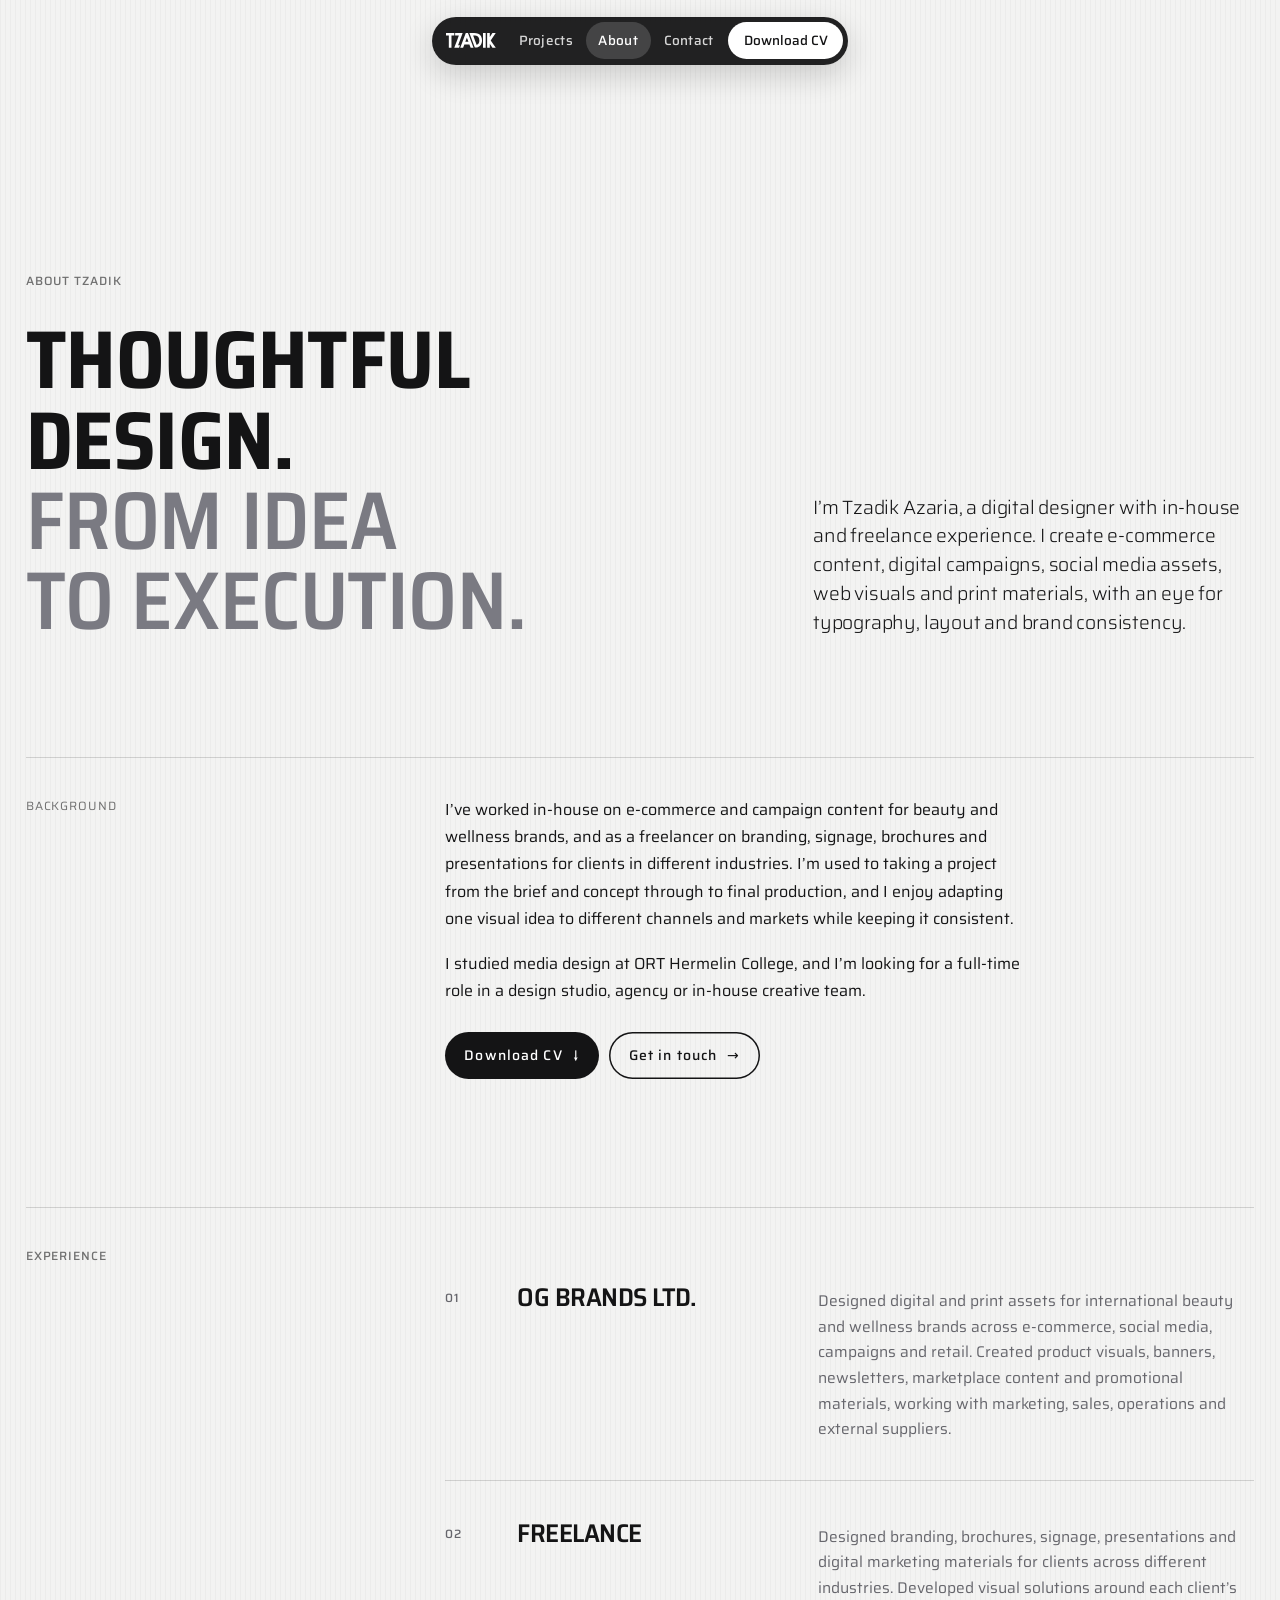
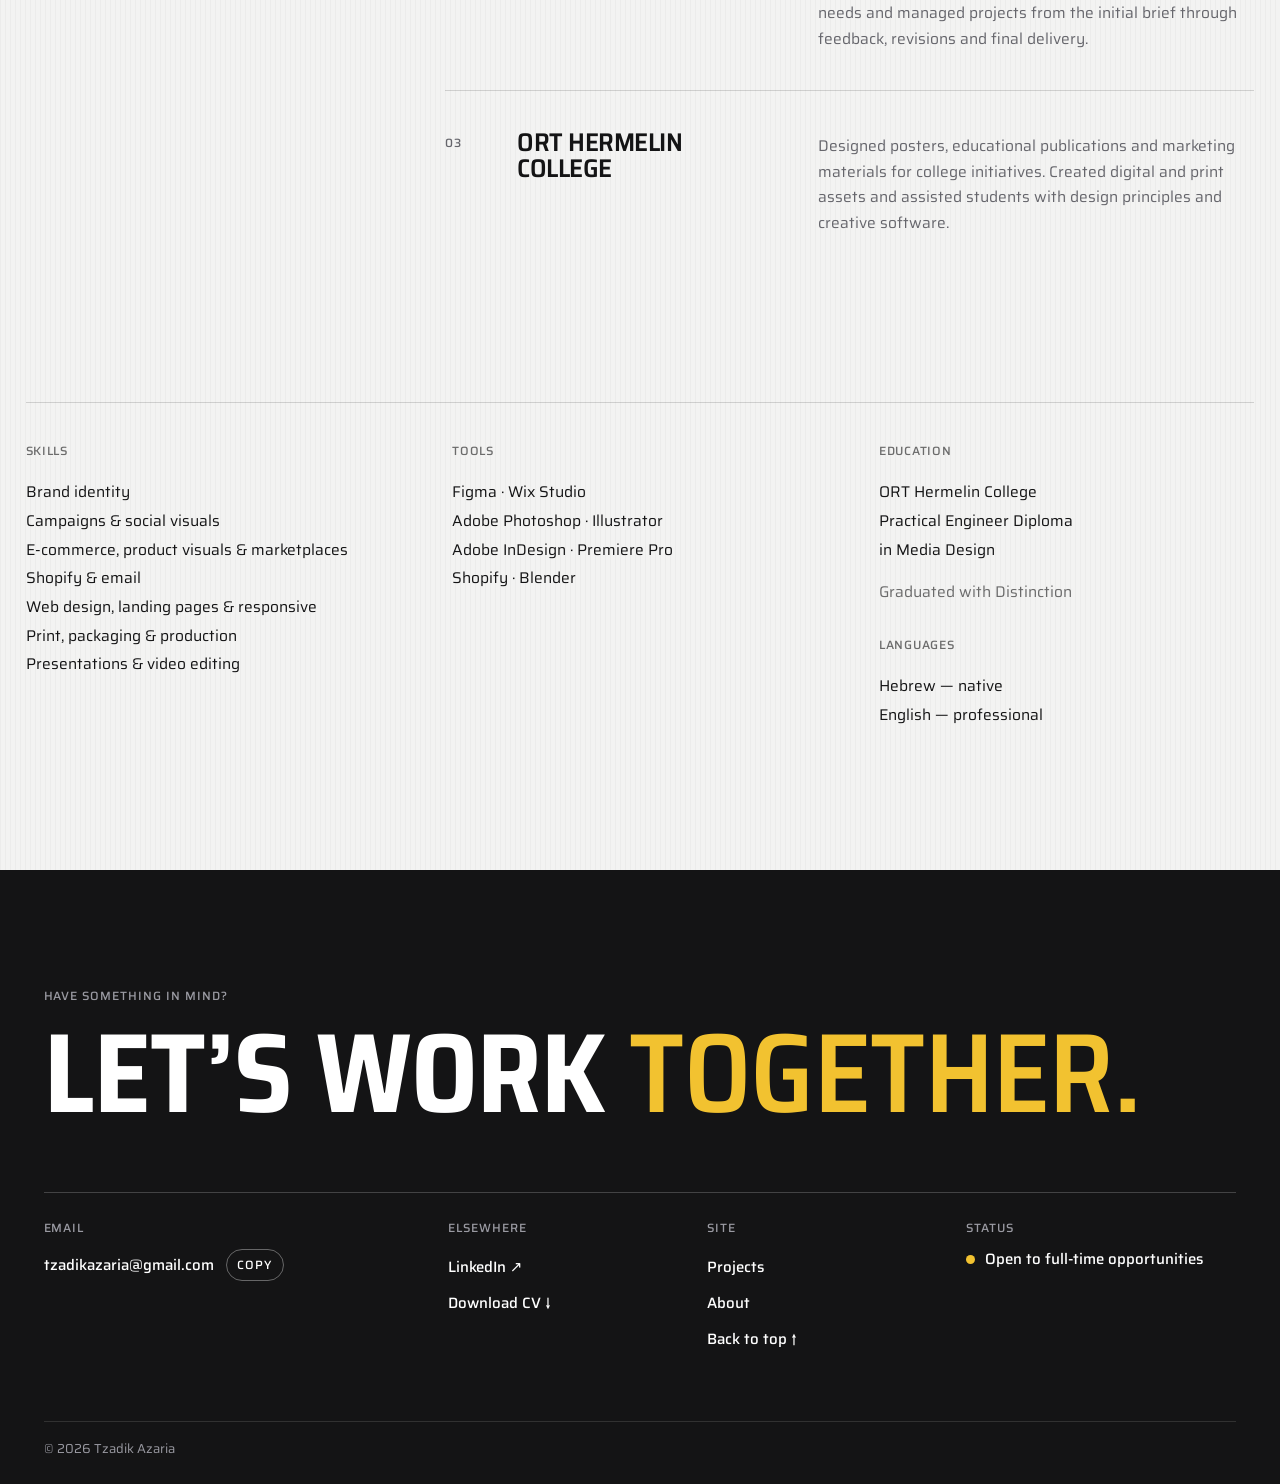
==== about.html @ 2ec0890e "PortfolioV9.11" ====
<!doctype html><html lang="en" id="top"><head><meta charset="utf-8"><meta name="viewport" content="width=device-width,initial-scale=1"><meta name="theme-color" content="#F3F3F2"><meta name="description" content="Tzadik Azaria is a digital designer with in-house and freelance experience in e-commerce content, digital campaigns, social media, web visuals and print."><meta property="og:title" content="About — Tzadik Azaria"><meta property="og:description" content="Tzadik Azaria is a digital designer with in-house and freelance experience in e-commerce content, digital campaigns, social media, web visuals and print."><meta property="og:type" content="website"><meta property="og:image" content="https://SITE_URL_PLACEHOLDER/assets/og/og-home.jpg"><meta property="og:image:width" content="1200"><meta property="og:image:height" content="630"><meta property="og:image:alt" content="Selected work by Tzadik Azaria"><meta name="twitter:card" content="summary_large_image"><meta name="twitter:image" content="https://SITE_URL_PLACEHOLDER/assets/og/og-home.jpg"><title>About — Tzadik Azaria</title><link rel="icon" href="favicon-tz-light.svg" type="image/svg+xml" media="(prefers-color-scheme: light)"><link rel="icon" href="favicon-tz-dark.svg" type="image/svg+xml" media="(prefers-color-scheme: dark)"><link rel="apple-touch-icon" href="apple-touch-icon-v94.png"><link rel="stylesheet" href="styles.css"><link rel="stylesheet" href="theme.css"><link rel="stylesheet" href="v9.css"><script src="app.js" defer></script></head><body class="inner about"><a class="skip" href="#main">Skip to content</a>
<header class="site-header" id="siteheader"><div class="hdr"><a class="brand" href="index.html" aria-label="Tzadik Azaria — home"><svg class="logo" role="img" aria-label="Tzadik" viewBox="0 0 117 35" fill="currentColor" xmlns="http://www.w3.org/2000/svg"> <path d="M37.1564 4.64562L37.1545 4.65131L28.2211 28.5096H32.526L30.4352 34.5H19.3094L21.0225 29.9664L24.1695 21.6005L25.112 19.0617L25.1129 19.0589L29.9721 6.03693H21.3063V0H38.8818L37.1564 4.64562Z" /> <path d="M19.3892 5.90406H12.797V34.4943H6.59402V5.90406H0V0.000949054H19.3892V5.90406Z" /> <path fill-rule="evenodd" clip-rule="evenodd" d="M49.2473 0.000949054H51.3106L64.2339 34.4943H57.5146L54.563 26.5631H42.8536L39.9011 34.4943H33.1799L46.1534 0.000949054H48.2233L48.7368 0L49.2473 0.000949054ZM45.0649 20.622H52.3593L48.7235 10.8401L45.0649 20.622Z" /> <path d="M102.191 9.38994L108.365 0.000949054H116.034L104.317 17.2861L116.101 34.4943H108.37L102.191 25.1822V34.4943H95.9863V0.000949054H102.191V9.38994Z" /> <path d="M92.5897 34.4934H86.3867V0H92.5897V34.4934Z" /> <path fill-rule="evenodd" clip-rule="evenodd" d="M65.9497 0.00474527C69.5105 0.00483633 72.6817 0.639252 75.3492 1.93512C81.1321 4.70135 84.0614 10.2331 84.0615 17.2946C84.0615 17.7243 84.0494 18.1661 84.0245 18.5977L84.0235 18.6214L84.0207 18.6451L83.9941 19.0295C83.9836 19.1686 83.9687 19.3233 83.9523 19.467C83.7431 21.7793 83.1843 23.9159 82.2687 25.8114L82.2621 25.8238L82.2573 25.8361L81.9954 26.3334C81.9095 26.4908 81.8259 26.6386 81.7524 26.77L81.1422 27.8623H81.0406C79.8883 29.4922 78.4177 30.8483 76.657 31.9005L76.6465 31.9062L76.0543 32.2403C75.45 32.5647 74.8076 32.8605 74.1249 33.1144L74.1239 33.1134C73.0869 33.5118 71.9676 33.8349 70.7795 34.0568L70.5859 34.0938H67.3221L66.8077 32.6987L66.5401 31.9765L57.4102 7.74333L57.4083 7.73858L56.2514 4.64467L56.2504 4.64372L54.5174 0.00474527H65.9497ZM68.293 19.0523L68.2939 19.056L69.2363 21.5948L71.5425 27.7266C71.8018 27.6319 72.0504 27.5306 72.2875 27.421L72.2951 27.4172C72.9233 27.1299 73.4905 26.789 74.0157 26.4008C74.6381 25.9278 75.1645 25.4215 75.5997 24.8586L75.6007 24.8576C75.7712 24.6373 75.9121 24.4431 76.0268 24.2607L76.0391 24.2426L76.0505 24.2236C76.9368 22.8759 77.5154 21.1668 77.7123 19.0646L77.7161 19.0285L77.7199 18.9934C77.7447 18.7997 77.7624 18.5925 77.7712 18.3841L77.7731 18.3367L77.7778 18.2902C77.8022 18.0079 77.8034 17.7005 77.8034 17.2946C77.8034 13.8413 76.9242 11.2344 75.3985 9.426C73.9038 7.6545 71.5868 6.41146 68.2047 6.03124H63.4366L68.293 19.0523Z" /> </svg> </a><nav class="nav" id="navigation" aria-label="Main navigation"><div class="nav-main"><a href="index.html#work">Projects</a><a href="about.html" aria-current="page">About</a><a href="#contact">Contact</a></div><div class="nav-side"><a class="pill" href="assets/TzadikAzaria_CV.pdf" download="Tzadik-Azaria-CV.pdf">Download CV</a></div></nav><button class="menu-toggle" aria-expanded="false" aria-controls="navigation">Menu</button></div></header>
<main id="main"><div class="about-page wrap">
<section class="about-hero"><div><p class="eyebrow">About Tzadik</p><h1>Thoughtful design.<br><em>From idea<br>to execution.</em></h1></div><p class="about-intro">I’m Tzadik Azaria, a digital designer with in-house and freelance experience. I create e-commerce content, digital campaigns, social media assets, web visuals and print materials, with an eye for typography, layout and brand consistency.</p></section>
<section class="about-story"><p class="eyebrow">Background</p><div><p>I’ve worked in-house on e-commerce and campaign content for beauty and wellness brands, and as a freelancer on branding, signage, brochures and presentations for clients in different industries. I’m used to taking a project from the brief and concept through to final production, and I enjoy adapting one visual idea to different channels and markets while keeping it consistent.</p><p>I studied media design at ORT Hermelin College, and I’m looking for a full-time role in a design studio, agency or in-house creative team.</p><div class="about-actions"><a class="text-link" href="assets/TzadikAzaria_CV.pdf" download="Tzadik-Azaria-CV.pdf">Download CV <span aria-hidden="true">↓</span></a><a class="text-link ghost-l" href="mailto:tzadikazaria@gmail.com">Get in touch <span aria-hidden="true">→</span></a></div></div></section>
<section class="experience-section"><p class="eyebrow">Experience</p><div class="experience-list"><article class="xp"><span class="xn">01</span><h2>OG Brands Ltd.</h2><p>Designed digital and print assets for international beauty and wellness brands across e-commerce, social media, campaigns and retail. Created product visuals, banners, newsletters, marketplace content and promotional materials, working with marketing, sales, operations and external suppliers.</p></article><article class="xp"><span class="xn">02</span><h2>Freelance</h2><p>Designed branding, brochures, signage, presentations and digital marketing materials for clients across different industries. Developed visual solutions around each client’s needs and managed projects from the initial brief through feedback, revisions and final delivery.</p></article><article class="xp"><span class="xn">03</span><h2>ORT Hermelin College</h2><p>Designed posters, educational publications and marketing materials for college initiatives. Created digital and print assets and assisted students with design principles and creative software.</p></article></div></section>
<section class="about-lists"><div><h2>Skills</h2><ul><li>Brand identity</li><li>Campaigns &amp; social visuals</li><li>E-commerce, product visuals &amp; marketplaces</li><li>Shopify &amp; email</li><li>Web design, landing pages &amp; responsive</li><li>Print, packaging &amp; production</li><li>Presentations &amp; video editing</li></ul></div><div><h2>Tools</h2><ul><li>Figma · Wix Studio</li><li>Adobe Photoshop · Illustrator</li><li>Adobe InDesign · Premiere Pro</li><li>Shopify · Blender</li></ul></div><div><h2>Education</h2><p>ORT Hermelin College<br>Practical Engineer Diploma<br>in Media Design</p><p class="education-note">Graduated with Distinction</p><h2 class="lang-h">Languages</h2><p>Hebrew — native<br>English — professional</p></div></section></div></main>
<footer class="footer" id="contact"><div class="wrap"><p class="eyebrow">Have something in mind?</p><a class="footer-title" href="mailto:tzadikazaria@gmail.com">Let’s work <em>together.</em></a>
<div class="footer-grid">
<div class="fg-mail"><p class="fl">Email</p><span class="mail"><a href="mailto:tzadikazaria@gmail.com">tzadikazaria@gmail.com</a><button class="copy" type="button" data-copy="tzadikazaria@gmail.com" aria-label="Copy email address">Copy</button></span></div>
<div><p class="fl">Elsewhere</p><ul><li><a href="https://www.linkedin.com/in/tzadik-azaria" target="_blank" rel="noopener noreferrer">LinkedIn ↗</a></li><li><a href="assets/TzadikAzaria_CV.pdf" download="Tzadik-Azaria-CV.pdf">Download CV ↓</a></li></ul></div>
<div><p class="fl">Site</p><ul><li><a href="index.html#work">Projects</a></li><li><a href="about.html">About</a></li><li><a href="#top">Back to top ↑</a></li></ul></div>
<div class="fg-status"><p class="fl">Status</p><p class="fstatus">Open to full-time opportunities</p></div>
</div>
<p class="fcopy">© 2026 Tzadik Azaria</p></div></footer>
<dialog class="lightbox" aria-label="Project image viewer"><button class="lightbox-close" aria-label="Close image viewer">Close ×</button><button class="lb-nav prev" aria-label="Previous image">←</button><button class="lb-nav next" aria-label="Next image">→</button><div class="lightbox-inner"><img alt=""><p></p></div></dialog></body></html>
---- styles.css ----
@import url('./fonts.css');
  
:root {
  --paper:#fff;
  --ink:#202020;
  --red:#f5051d;
  --muted:#707070;
  --line:#e6e6e6;
  --body:'DM Sans',Arial,sans-serif;
  --serif:'Archivo','Arial Narrow',Arial,sans-serif}

* {
  box-sizing:border-box}
html {
  scroll-behavior:smooth;
  scroll-padding-top:36px}
body {
  margin:0;
  background:var(--paper);
  color:var(--ink);
  font:15px/1.6 var(--body);
  -webkit-font-smoothing:antialiased}
a {
  color:inherit;
  text-decoration:none}
button {
  font:inherit;
  color:inherit;
  cursor:pointer}
img {
  display:block;
  max-width:100%;
  height:auto}
h1,h2,h3,p,figure {
  margin:0}
a,button {
  -webkit-tap-highlight-color:transparent}
a:focus-visible,button:focus-visible {
  outline:2px solid #222;
  outline-offset:6px}
::selection {
  background:#f9d6d9}
.wrap {
  width:calc(100% - 128px);
  max-width:1320px;
  margin-inline:auto}
.skip {
  position:fixed;
  z-index:100;
  top:-100px;
  left:20px;
  padding:10px 18px;
  background:#222;
  color:#fff}
.skip:focus {
  top:12px}

/* Identity and navigation */
.site-header {
  height:120px;
  display:flex;
  align-items:center;
  justify-content:space-between}
.brand img {
  width:96px;
  height:auto}
.nav {
  display:flex;
  align-items:center;
  gap:34px;
  font-size:13px}
.nav a {
  padding-block:8px;
  position:relative}
.nav a::after {
  content:'';
  position:absolute;
  left:0;
  right:100%;
  bottom:2px;
  height:1px;
  background:currentColor;
  transition:right .25s}
.nav a:hover::after,.nav a[aria-current]::after {
  right:0}
.menu-toggle {
  display:none;
  background:none;
  border:0;
  min-height:44px;
  min-width:60px}
.eyebrow {
  font-size:12px;
  color:var(--muted);
  font-weight:400;
  letter-spacing:.015em}

/* Opening statement */
.hero {
  padding-top:94px;
  padding-bottom:104px}
.hero-name {
  font-size:13px;
  color:#626262;
  margin-bottom:32px}
.hero h1 {
  font-size:clamp(50px,6.4vw,94px);
  font-weight:400;
  line-height:1.08;
  letter-spacing:-.065em}
.hero h1 em {
  font-family:var(--serif);
  font-weight:400;
  font-size:1.12em;
  letter-spacing:-.04em}
.hero-bottom {
  margin-top:52px;
  display:grid;
  grid-template-columns:1fr 1.3fr .6fr;
  gap:8%;
  align-items:end}
.hero-intro {
  max-width:360px;
  font-size:14px;
  line-height:1.7;
  color:#626262}
.hero-location {
  font-size:12px;
  color:#6b6b6b;
  text-align:right;
  line-height:1.8}
.hero-scroll {
  font-size:12px;
  width:max-content;
  padding-bottom:4px}
.hero-scroll span {
  margin-left:35px;
  display:inline-block;
  transition:transform .25s}
.hero-scroll:hover span {
  transform:translateY(5px)}

/* Selected work: images lead, annotations stay quiet */
.work {
  padding-top:0}
.section-heading {
  display:flex;
  align-items:center;
  justify-content:space-between;
  padding:20px 0;
  border-top:1px solid var(--line);
  margin-bottom:12px}
.section-heading h2,.section-heading p {
  font-size:12px;
  font-weight:400}
.section-heading p {
  color:#6b6b6b}
.work-card {
  display:block}
.project-stage {
  position:relative;
  overflow:hidden;
  background:#f5f5f5}
.featured-stage {
  height:590px;
  background:#f5f4f1;
  display:grid;
  place-items:center}
.campaign-pair {
  display:flex;
  justify-content:center;
  align-items:center;
  gap:4.5%;
  width:100%;
  padding:6.5% 12%}
.campaign-pair img {
  width:47%;
  height:auto;
  box-shadow:0 7px 24px #00000009}
.campaign-pair img:first-child {
  transform:translateY(-16px)}
.campaign-pair img:last-child {
  transform:translateY(16px)}
.project-stage img {
  transition:transform .65s cubic-bezier(.2,.7,.2,1)}
.work-card:hover .campaign-pair img:first-child,.work-card:focus-visible .campaign-pair img:first-child {
  transform:translateY(-22px)}
.work-card:hover .campaign-pair img:last-child,.work-card:focus-visible .campaign-pair img:last-child {
  transform:translateY(10px)}
.view-label {
  position:absolute;
  right:24px;
  bottom:22px;
  background:#fff;
  padding:9px 15px;
  font-size:11px;
  opacity:0;
  transform:translateY(7px);
  transition:opacity .25s,transform .25s}
.work-card:hover .view-label,.work-card:focus-visible .view-label {
  opacity:1;
  transform:translateY(0)}
.project-caption {
  display:flex;
  justify-content:space-between;
  gap:25px;
  padding-top:22px;
  align-items:start}
.project-caption h3 {
  font-size:22px;
  font-weight:500;
  letter-spacing:-.035em;
  line-height:1.3}
.project-caption p {
  font-size:12px;
  color:#6b6b6b;
  margin-top:8px}
.project-category {
  font-size:11px;
  text-align:right;
  line-height:1.8;
  color:#6b6b6b}
.project-index {
  font-size:11px;
  color:#6b6b6b;
  padding-top:5px}
.project-grid {
  display:grid;
  grid-template-columns:1.07fr 1fr;
  column-gap:7%;
  margin-top:92px;
  align-items:start}
.market-stage {
  height:500px;
  background:#f1f1ef;
  display:flex;
  align-items:center;
  justify-content:center;
  padding:9%;
  gap:0}
.market-one {
  width:62%;
  transform:translate(5%,-8%);
  box-shadow:0 5px 20px #0000000c}
.market-two {
  width:62%;
  transform:translate(-5%,12%);
  box-shadow:0 5px 20px #0000000c}
.work-card:hover .market-one {
  transform:translate(5%,-11%)}
.work-card:hover .market-two {
  transform:translate(-5%,9%)}
.hatachana-card {
  margin-top:120px}
.hatachana-stage {
  height:500px;
  background:#f7e6ac;
  display:flex;
  align-items:center;
  justify-content:center;
  gap:1%;
  padding:10% 7%}
.hat-character {
  width:38%;
  height:72%;
  object-fit:contain;
  align-self:end}
.hat-phone {
  width:47%;
  height:92%;
  object-fit:contain}
.work-card:hover .hat-phone {
  transform:translateY(-7px)}
.small-category {
  font-size:10px;
  color:#6b6b6b;
  margin-top:15px}
.sambusak-card {
  margin-top:96px;
  width:83%}
.sambusak-stage {
  height:580px;
  background:#f2f3f7;
  display:flex;
  align-items:center;
  justify-content:center;
  padding:5% 9%}
.sambusak-art {
  width:85%;
  height:100%;
  object-fit:contain}
.work-card:hover .sambusak-art {
  transform:scale(1.025)}

/* Personal introduction */
.about-strip {
  display:grid;
  grid-template-columns:1fr 2fr;
  gap:9%;
  margin-top:150px;
  margin-bottom:140px;
  padding-top:40px;
  border-top:1px solid var(--line)}
.about-strip h2 {
  font-size:clamp(30px,3.7vw,54px);
  font-weight:400;
  letter-spacing:-.05em;
  line-height:1.18}
.about-strip p:not(.eyebrow) {
  max-width:475px;
  color:#707070;
  font-size:14px;
  line-height:1.8;
  margin-top:25px}
.text-link {
  display:inline-block;
  font-size:12px;
  border-bottom:1px solid #999;
  padding-bottom:6px;
  margin-top:28px}
.text-link span {
  margin-left:26px}
.text-link:hover {
  border-color:#222}

/* A white, editorial footer */
.footer {
  border-top:1px solid var(--line);
  padding-top:35px;
  padding-bottom:28px}
.footer-top {
  display:flex;
  justify-content:space-between;
  align-items:center}
.availability {
  font-size:11px;
  color:#6b6b6b}
.availability:before {
  content:'';
  width:5px;
  height:5px;
  border-radius:50%;
  background:#738a72;
  display:inline-block;
  margin-right:8px;
  vertical-align:2px}
.footer-title {
  display:flex;
  justify-content:space-between;
  align-items:center;
  font-size:clamp(38px,5.5vw,78px);
  font-weight:400;
  line-height:1.2;
  letter-spacing:-.06em;
  padding:35px 0 65px}
.footer-title span {
  font-size:.8em;
  font-weight:400;
  transition:transform .25s}
.footer-title:hover span {
  transform:translate(5px,-5px)}
.footer-bottom {
  display:flex;
  justify-content:space-between;
  align-items:center;
  gap:20px;
  border-top:1px solid var(--line);
  padding-top:22px;
  font-size:11px;
  color:#666}
.footer-links {
  display:flex;
  gap:28px}
.footer-bottom a:hover {
  text-decoration:underline;
  text-underline-offset:5px}
.copyright {
  color:#6b6b6b}

/* Project pages */
.project-header {
  padding:38px 0 42px}
.back-link {
  font-size:11px;
  color:#6b6b6b;
  display:inline-block;
  margin-bottom:52px}
.project-title-row {
  display:flex;
  justify-content:space-between;
  align-items:end;
  gap:35px}
.project-title {
  font:400 clamp(42px,5.3vw,78px)/1.08 var(--body);
  letter-spacing:-.055em}
.project-title em {
  font-family:var(--serif);
  font-weight:400;
  font-size:1.05em;
  letter-spacing:-.02em}
.project-title-row .eyebrow {
  font-size:10px;
  text-align:right;
  line-height:1.8;
  padding-bottom:5px}
.case-hero {
  width:calc(100% - 128px);
  max-width:1320px;
  margin:0 auto 70px;
  height:min(54vw,700px);
  min-height:320px;
  display:flex;
  align-items:center;
  justify-content:center;
  overflow:hidden;
  position:relative}
.case-hero img {
  object-fit:contain}
.case-hero.campaign {
  background:#f5f4f1;
  padding:6%;
  gap:3%}
.case-hero.campaign img {
  width:31%;
  height:auto;
  box-shadow:0 5px 20px #00000008}
.case-hero.campaign img:nth-child(2) {
  transform:translateY(-7%)}
.case-hero.marketplace {
  background:#f1f1ef;
  gap:3%;
  padding:7%}
.case-hero.marketplace img {
  width:31%;
  height:auto;
  box-shadow:0 5px 20px #00000008}
.case-hero.marketplace img:nth-child(2) {
  transform:translateY(-7%)}
.case-hero.hatachana {
  background:#f7e6ac;
  padding:6%;
  gap:4%}
.case-hero.hatachana img {
  width:27%;
  height:92%}
.case-hero.hatachana img:nth-child(2) {
  height:78%;
  align-self:end}
.case-hero.sambusak {
  background:#f2f3f7;
  padding:5%}
.case-hero.sambusak img {
  width:88%;
  height:100%}
.project-summary {
  display:grid;
  grid-template-columns:1fr 1.6fr;
  gap:12%;
  margin-top:0;
  margin-bottom:110px}
.facts {
  display:grid;
  grid-template-columns:1fr 1fr;
  gap:24px;
  margin:0}
.facts dt {
  font-size:10px;
  color:#6b6b6b;
  margin-bottom:5px}
.facts dd {
  font-size:12px;
  margin:0}
.lead {
  font-size:clamp(23px,2.3vw,34px);
  font-weight:400;
  line-height:1.35;
  letter-spacing:-.035em}
.detail {
  font-size:14px;
  color:#727272;
  line-height:1.8;
  margin-top:22px}
.case-section {
  margin-top:90px;
  margin-bottom:110px}
.case-section-header {
  display:grid;
  grid-template-columns:1fr 1fr;
  gap:12%;
  align-items:end;
  margin-bottom:36px}
.case-section-header h2 {
  font:400 clamp(28px,3vw,44px)/1.17 var(--body);
  letter-spacing:-.04em}
.case-section-header em {
  font-family:var(--serif);
  font-size:1.1em;
  font-weight:400;
  letter-spacing:-.02em}
.case-section-header p {
  font-size:13px;
  line-height:1.8;
  color:#727272;
  max-width:440px}
.image-grid {
  display:grid;
  grid-template-columns:repeat(3,1fr);
  gap:24px;
  align-items:start}
.image-grid.two {
  grid-template-columns:1fr 1fr}
.image-button {
  border:0;
  background:none;
  padding:0;
  width:100%;
  display:block;
  position:relative}
.image-button img {
  width:100%;
  height:auto}
.image-button:after {
  content:'↗';
  position:absolute;
  bottom:12px;
  right:12px;
  display:grid;
  place-items:center;
  width:32px;
  height:32px;
  background:#fff;
  color:#222;
  opacity:0;
  transition:opacity .2s}
.image-button:hover:after,.image-button:focus-visible:after {
  opacity:1}
.image-note {
  font-size:10px;
  color:#6b6b6b!important;
  display:flex;
  justify-content:space-between;
  margin-top:16px}
.case-band {
  background:#f7f7f7;
  color:#222;
  padding:70px 0;
  margin-block:100px}
.flame-grid {
  display:grid;
  grid-template-columns:.62fr 1.38fr;
  gap:42px;
  align-items:center}
.flame-grid img {
  max-height:800px;
  object-fit:contain}
.flame-right {
  display:grid;
  gap:30px}
.system-notes {
  display:grid;
  grid-template-columns:repeat(3,1fr);
  gap:36px;
  margin-top:60px}
.system-notes article {
  border-top:1px solid var(--line);
  padding-top:18px}
.system-notes .number {
  font-size:11px;
  color:#6b6b6b}
.system-notes h3 {
  font-size:16px;
  font-weight:500;
  margin:24px 0 10px}
.system-notes p {
  font-size:12px;
  line-height:1.8;
  color:#6b6b6b}
.next-project {
  border-top:1px solid var(--line);
  padding:30px 0 90px}
.next-project a {
  display:flex;
  justify-content:space-between;
  gap:35px;
  font-size:clamp(28px,4vw,58px);
  line-height:1.15;
  letter-spacing:-.045em;
  margin-top:25px}
.next-project a span {
  transition:transform .25s}
.next-project a:hover span {
  transform:translate(5px,-5px)}
.character-stage {
  background:#fbf5e5;
  display:flex;
  justify-content:center;
  gap:15%;
  padding:60px}
.character-stage img {
  height:430px;
  max-width:35%;
  object-fit:contain}
.phone-stage {
  display:flex;
  gap:9%;
  justify-content:center;
  background:#f5f5f5;
  padding:65px 6%}
.phone-stage .image-button {
  width:25%}
.phone-stage img {
  width:100%;
  max-height:590px;
  object-fit:contain}
.brand-system {
  background:#f4f5fa;
  padding:8%;
  display:grid;
  grid-template-columns:1fr 1fr;
  gap:10%;
  align-items:center}
.brand-system img {
  max-height:500px;
  object-fit:contain}
.spatial-grid {
  display:grid;
  grid-template-columns:1fr 1.2fr 1fr;
  gap:22px;
  align-items:center}
.spatial-grid img {
  height:480px;
  object-fit:cover}
.tablet-stage {
  background:#f4f4f4;
  padding:50px}
.tablet-stage img {
  max-height:740px;
  object-fit:contain}

/* About */
.about-page {
  padding:75px 0 110px}
.about-hero {
  display:grid;
  grid-template-columns:1.45fr 1fr;
  gap:12%;
  align-items:end;
  padding-bottom:100px}
.about-hero h1 {
  font-size:clamp(40px,5.4vw,78px);
  font-weight:400;
  line-height:1.1;
  letter-spacing:-.055em;
  margin-top:30px}
.about-hero h1 em {
  font-family:var(--serif);
  font-weight:400;
  font-size:1.06em;
  letter-spacing:-.025em}
.about-intro {
  font-size:16px;
  line-height:1.8;
  color:#666;
  padding-bottom:5px}
.about-story,.experience-section {
  display:grid;
  grid-template-columns:1fr 2fr;
  gap:12%;
  padding-top:34px;
  border-top:1px solid var(--line);
  margin-bottom:85px}
.about-story p:not(.eyebrow) {
  font-size:16px;
  line-height:1.8;
  margin-bottom:24px;
  max-width:680px}
.experience-list article+article {
  margin-top:36px;
  border-top:1px solid var(--line);
  padding-top:26px}
.experience-list h2 {
  font-size:20px;
  letter-spacing:-.02em;
  font-weight:500;
  margin-bottom:12px}
.experience-list p {
  font-size:14px;
  line-height:1.8;
  color:#727272;
  max-width:630px}
.about-lists {
  border-top:1px solid var(--line);
  padding-top:34px;
  display:grid;
  grid-template-columns:1.2fr 1.1fr 1fr;
  gap:7%}
.about-lists h2 {
  font-size:12px;
  color:#6b6b6b;
  font-weight:400;
  margin-bottom:25px}
.about-lists ul {
  padding:0;
  margin:0;
  list-style:none;
  font-size:14px;
  line-height:1.9}
.about-lists p {
  font-size:14px;
  line-height:1.9}
.education-note {
  color:#6b6b6b;
  margin-top:14px}

/* Image viewer */
.lightbox {
  padding:60px 30px 25px;
  width:100vw;
  height:100dvh;
  max-width:100vw;
  max-height:100dvh;
  border:0;
  background:#fffffffa;
  color:#222}
.lightbox::backdrop {
  background:#fff}
.lightbox-inner {
  height:100%;
  display:flex;
  flex-direction:column;
  align-items:center;
  justify-content:center;
  gap:18px}
.lightbox img {
  max-height:calc(100dvh - 150px);
  max-width:95%;
  object-fit:contain}
.lightbox p {
  font-size:12px;
  color:#6b6b6b}
.lightbox-close {
  position:absolute;
  right:28px;
  top:18px;
  border:0;
  background:white;
  padding:10px 16px;
  min-height:44px}

@media(max-width:1000px) {
  .wrap,.case-hero {
  width:calc(100% - 80px)}
.hero {
  padding-top:65px;
  padding-bottom:80px}
.hero-bottom {
  gap:5%;
  grid-template-columns:.8fr 1.4fr .6fr}
.featured-stage {
  height:460px}
.market-stage,.hatachana-stage {
  height:400px}
.sambusak-stage {
  height:460px}
.project-caption h3 {
  font-size:19px}
.about-strip {
  margin-block:100px}
.about-hero {
  gap:8%}
.about-intro {
  font-size:14px}
.project-title-row {
  gap:20px}
.project-title-row .eyebrow {
  max-width:210px}
.case-hero {
  min-height:340px}
.spatial-grid img {
  height:360px}
}

@media(max-width:700px) {
  .wrap,.case-hero {
  width:calc(100% - 40px)}
.site-header {
  height:92px;
  position:relative;
  z-index:10}
.brand img {
  width:84px}
.menu-toggle {
  display:block;
  font-size:12px}
.nav {
  display:none;
  position:absolute;
  top:85px;
  left:-20px;
  right:-20px;
  background:#fff;
  border-bottom:1px solid var(--line);
  padding:20px;
  flex-direction:column;
  align-items:start;
  gap:10px}
.nav.is-open {
  display:flex}
.nav a {
  font-size:21px;
  width:100%;
  padding-block:8px}
.hero {
  padding-top:55px;
  padding-bottom:70px}
.hero-name {
  font-size:11px;
  margin-bottom:24px;
  max-width:250px}
.hero h1 {
  font-size:clamp(36px,8.6vw,60px);
  letter-spacing:-.055em;
  line-height:1.16}
.hero-bottom {
  margin-top:32px;
  display:flex;
  flex-wrap:wrap;
  gap:25px;
  align-items:end}
.hero-intro {
  order:0;
  width:100%;
  max-width:320px;
  font-size:13px;
  line-height:1.8}
.hero-scroll {
  order:1;
  font-size:11px;
  margin-top:6px}
.hero-location {
  order:2;
  margin-left:auto;
  font-size:10px}
.section-heading {
  padding-block:17px;
  margin-bottom:4px}
.section-heading h2,.section-heading p {
  font-size:11px}
.featured-stage {
  height:350px}
.campaign-pair {
  padding:8% 7%;
  gap:5%}
.campaign-pair img {
  width:46%}
.project-caption {
  padding-top:18px;
  gap:15px}
.project-caption h3 {
  font-size:19px}
.project-caption p {
  font-size:11px;
  line-height:1.7;
  max-width:250px}
.project-category {
  font-size:9px;
  line-height:1.7;
  min-width:75px;
  max-width:110px}
.project-grid {
  grid-template-columns:1fr;
  gap:46px;
  margin-top:46px}
.market-stage {
  height:410px}
.hatachana-card {
  margin-top:0}
.hatachana-stage {
  height:440px}
.sambusak-card {
  width:100%;
  margin-top:46px}
.sambusak-stage {
  height:360px;
  padding:5%}
.small-category {
  margin-top:12px;
  font-size:10px}
.view-label {
  opacity:1;
  transform:none;
  right:14px;
  bottom:14px;
  padding:7px 10px;
  font-size:10px}
.about-strip {
  grid-template-columns:1fr;
  gap:25px;
  margin:80px auto 85px;
  padding-top:25px}
.about-strip h2 {
  font-size:32px;
  line-height:1.2}
.about-strip p:not(.eyebrow) {
  font-size:13px;
  margin-top:22px}
.text-link {
  font-size:12px;
  margin-top:22px}
.footer {
  padding-top:28px}
.footer-top {
  align-items:start;
  gap:30px}
.footer-top .eyebrow,.availability {
  font-size:10px}
.availability {
  max-width:125px;
  text-align:right}
.availability:before {
  margin-right:5px}
.footer-title {
  font-size:clamp(28px,7.8vw,47px);
  padding:30px 0 40px;
  gap:15px;
  letter-spacing:-.05em}
.footer-bottom {
  flex-wrap:wrap;
  gap:18px;
  font-size:10px;
  padding-top:20px}
.footer-links {
  gap:18px}
.copyright {
  width:100%;
  padding-top:6px}
.project-header {
  padding:25px 0 28px}
.back-link {
  margin-bottom:30px;
  font-size:10px}
.project-title-row {
  display:block}
.project-title {
  font-size:clamp(36px,10.5vw,60px);
  line-height:1.1}
.project-title-row .eyebrow {
  text-align:left;
  font-size:9px;
  margin-top:20px;
  max-width:none}
.case-hero {
  height:370px;
  min-height:0;
  margin-bottom:34px}
.case-hero.campaign,.case-hero.marketplace {
  padding:4%;
  gap:2%}
.case-hero.campaign img,.case-hero.marketplace img {
  width:33%}
.case-hero.hatachana {
  padding:5%;
  gap:3%;
  height:400px}
.case-hero.hatachana img {
  width:30%;
  height:80%}
.case-hero.hatachana img:nth-child(2) {
  height:63%;
  align-self:center}
.case-hero.sambusak {
  padding:2%;
  height:350px}
.case-hero.sambusak img {
  width:95%}
.project-summary {
  grid-template-columns:1fr;
  gap:30px;
  margin-bottom:65px}
.facts {
  gap:20px}
.facts dt {
  font-size:9px}
.facts dd {
  font-size:11px}
.lead {
  font-size:23px;
  line-height:1.4}
.detail {
  font-size:13px;
  margin-top:18px}
.case-section {
  margin-top:65px;
  margin-bottom:70px}
.case-section-header {
  grid-template-columns:1fr;
  gap:20px;
  margin-bottom:25px}
.case-section-header h2 {
  font-size:30px}
.case-section-header p {
  font-size:13px}
.image-grid,.image-grid.two {
  grid-template-columns:1fr 1fr;
  gap:12px}
.image-grid>.image-button:last-child:nth-child(odd) {
  grid-column:1/-1;
  width:72%;
  justify-self:center}
.image-note {
  font-size:9px;
  gap:15px;
  line-height:1.7}
.case-band {
  padding:40px 0;
  margin-block:60px}
.flame-grid {
  gap:15px;
  grid-template-columns:.7fr 1.3fr}
.flame-right {
  gap:15px}
.system-notes {
  grid-template-columns:1fr;
  gap:24px;
  margin-top:35px}
.system-notes article {
  display:grid;
  grid-template-columns:30px 1fr;
  gap:0 15px}
.system-notes .number {
  grid-row:span 2;
  padding-top:3px}
.system-notes h3 {
  margin:0 0 8px;
  font-size:15px}
.system-notes p {
  font-size:12px}
.next-project {
  padding:25px 0 60px}
.next-project a {
  font-size:31px;
  gap:25px}
.character-stage {
  padding:35px 15px;
  gap:12%}
.character-stage img {
  max-width:40%;
  height:280px}
.phone-stage {
  padding:35px 5%;
  gap:6%}
.phone-stage .image-button {
  width:29%}
.brand-system {
  grid-template-columns:1fr;
  gap:35px;
  padding:10%}
.brand-system img {
  max-height:280px;
  justify-self:center}
.spatial-grid {
  gap:10px}
.spatial-grid img {
  height:240px}
.tablet-stage {
  padding:20px}
.about-page {
  padding:45px 0 70px}
.about-hero {
  grid-template-columns:1fr;
  gap:30px;
  padding-bottom:50px}
.about-hero h1 {
  font-size:clamp(38px,10.2vw,60px);
  margin-top:22px}
.about-intro {
  font-size:14px;
  max-width:480px}
.about-story,.experience-section {
  grid-template-columns:1fr;
  gap:25px;
  padding-top:25px;
  margin-bottom:50px}
.about-story p:not(.eyebrow) {
  font-size:14px;
  line-height:1.8}
.experience-list h2 {
  font-size:18px}
.experience-list p {
  font-size:13px}
.about-lists {
  grid-template-columns:1fr 1fr;
  gap:35px 25px}
.about-lists h2 {
  font-size:11px;
  margin-bottom:18px}
.about-lists ul,.about-lists p {
  font-size:12px}
.lightbox {
  padding:65px 12px 25px}
.lightbox img {
  max-width:100%}
.lightbox p {
  font-size:11px;
  text-align:center}
}

@media(prefers-reduced-motion:reduce) {
  html {
  scroll-behavior:auto}
*,*:before,*:after {
  transition:none!important;
  animation:none!important}
.work-card:hover img,.work-card:focus-visible img {
  transform:none!important}
}
---- theme.css ----
/* =========================================================================
   THEME — "Hey, I'm Tzadik" (Concept C applied to the full site)
   Loaded after styles.css. Quiet striped page, heavy condensed Archivo for
   display, DM Mono for small labels, DM Sans for reading text.
   ========================================================================= */
:root{
  --paper:#F3F3F2; --ink:#141415; --mute:#66666C; --line:rgba(20,20,21,.16);
  --red:#E5091F; --yel:#ECBA40; --blue:#6C89C5; --pink:#C25981;
  --disp:'Archivo','Arial Narrow',Arial,sans-serif; --mono:'DM Mono',ui-monospace,Menlo,monospace;
  --ease:cubic-bezier(.2,.8,.2,1);
}
html{scroll-padding-top:90px}
body{background-color:var(--paper);color:var(--ink);
  background-image:repeating-linear-gradient(90deg,rgba(20,20,21,.03) 0 1px,transparent 1px 5px);
  overflow-x:hidden}
::selection{background:var(--red);color:#fff}
a:focus-visible,button:focus-visible{outline:2px solid var(--red);outline-offset:4px}
.wrap{width:calc(100% - clamp(36px,6.8vw,112px));max-width:1160px}
.mono,.eyebrow,.facts dt,.image-note,.system-notes .number,.about-lists h2,.small-category,.back-link{font-family:var(--mono);text-transform:uppercase;letter-spacing:.06em;font-weight:400}
.hv,.project-title,.case-section-header h2,.next-project a,.footer-title,.about-hero h1,.about-strip h2,.section-heading h2,.hd{font-family:var(--disp);font-weight:900;font-stretch:62%;text-transform:uppercase;line-height:.92;letter-spacing:-.005em}
.project-title em,.case-section-header h2 em,.about-hero h1 em,.hd em{font-family:inherit;font-style:normal;font-weight:inherit;font-size:1em;letter-spacing:inherit;color:var(--red)}

/* ---- header: floating pill menu ------------------------------------------ */
.site-header{position:fixed;top:clamp(10px,1.3vw,18px);left:0;right:0;z-index:300;display:flex;justify-content:center;width:100%;max-width:none;margin:0;padding:0;height:auto;background:none;box-shadow:none;pointer-events:none}
.site-header.s{background:none;box-shadow:none;-webkit-backdrop-filter:none;backdrop-filter:none}
.hdr{pointer-events:auto;display:flex;align-items:center;gap:clamp(16px,2.6vw,38px);width:auto;max-width:calc(100% - 24px);height:auto;margin:0;padding:6px 6px 6px clamp(16px,1.6vw,22px);border-radius:99px;background:rgba(255,255,255,.84);-webkit-backdrop-filter:blur(14px) saturate(1.5);backdrop-filter:blur(14px) saturate(1.5);box-shadow:0 8px 30px rgba(20,20,21,.13),0 0 0 1px rgba(20,20,21,.06)}
.brand{display:block;justify-self:auto}
.brand img{width:clamp(62px,4.9vw,74px);height:auto;display:block}
.nav{display:flex;align-items:center;gap:clamp(12px,1.8vw,26px);font-family:var(--mono);font-size:max(12px,.8vw);letter-spacing:.06em;text-transform:uppercase}
.nav-main{display:flex;gap:2px;justify-self:auto}
.nav-side{display:flex;align-items:center;justify-self:auto}
.nav a{position:relative;padding:.7em 1.05em;border-radius:99px;transition:background .2s,color .2s}
.nav a::after{display:none}
.nav-main a:hover{background:rgba(20,20,21,.07);color:var(--ink)}
.nav-main a[aria-current]{background:rgba(255,255,255,.16);color:#fff}
.nav .pill{padding:.75em 1.25em;background:var(--ink);color:#fff}
.nav .pill:hover{background:var(--red);color:#fff}
.menu-toggle{display:none;font-family:var(--mono);font-size:12px;letter-spacing:.06em;text-transform:uppercase;border:0;border-radius:99px;padding:0 1.2em;min-height:38px;background:var(--ink);color:#fff}
body.inner main{padding-top:92px}

/* ---- home hero: colour block + draggable cut-outs --------------------------------- */
.hero2{position:relative;background:var(--red);color:#fff;min-height:min(100svh,880px);display:grid;place-items:center;text-align:center;overflow:hidden;border-radius:0 0 clamp(22px,3vw,44px) clamp(22px,3vw,44px);padding:clamp(120px,13vw,170px) 0 clamp(96px,9vw,130px)}
.hero2-in{position:relative;z-index:2;width:calc(100% - 48px);max-width:900px;margin-inline:auto}
.hero2 .eyebrow{display:inline-flex;align-items:center;gap:.7em;margin:0 0 clamp(20px,2.4vw,34px);font-family:var(--mono);font-size:max(11px,.78vw);letter-spacing:.07em;text-transform:uppercase;color:#fff}
.hero2 .eyebrow i{width:8px;height:8px;border-radius:50%;background:#fff;animation:blink 1.8s infinite}
.hero2 h1{font-family:var(--disp);font-weight:300;font-stretch:90%;text-transform:none;font-size:clamp(40px,7.4vw,112px);line-height:1.02;letter-spacing:-.04em;margin:0;color:#fff;animation:fade .9s .05s both}
.hero2 h1 b{font-weight:600}
.hero2 h1 span{display:block}
.hero2 .sub{max-width:31em;margin:clamp(18px,2vw,30px) auto 0;font-size:clamp(17px,1.5vw,23px);line-height:1.42;font-weight:400;color:#fff;opacity:.94;animation:fade .9s .25s both}
.hero2 .actions{display:flex;flex-wrap:wrap;gap:10px;justify-content:center;margin-top:clamp(22px,2.4vw,34px);animation:fade .9s .4s both}
.hero2 .cta,.hero2 .ghost{display:inline-flex;gap:.7em;align-items:center;padding:.9em 1.5em;border-radius:99px;font-family:var(--mono);font-size:max(12px,.82vw);letter-spacing:.06em;text-transform:uppercase;border:1.5px solid #fff;transition:background .25s,color .25s}
.hero2 .cta{background:#fff;color:var(--ink)}.hero2 .cta:hover{background:var(--ink);border-color:var(--ink);color:#fff}
.hero2 .ghost{background:transparent;color:#fff}.hero2 .ghost:hover{background:#fff;color:var(--red)}
.stk{position:absolute;z-index:1;left:var(--x);top:var(--y);height:var(--h);width:auto;max-width:none;transform:translate(calc(-50% + var(--dx,0px)),calc(-50% + var(--dy,0px))) rotate(var(--r,0deg));cursor:grab;touch-action:none;user-select:none;-webkit-user-drag:none;filter:drop-shadow(0 14px 18px rgba(0,0,0,.22));transition:filter .2s,scale .25s cubic-bezier(.3,1.6,.4,1);animation:fade .8s var(--d,.4s) both}
.stk.drag{cursor:grabbing;scale:1.07;z-index:3;filter:drop-shadow(0 24px 28px rgba(0,0,0,.3))}
@media (prefers-reduced-motion:no-preference){.stk:not(.drag){animation:stkin .8s var(--d,.4s) both,bob 6s ease-in-out calc(var(--d,.4s) + .8s) infinite}}
@keyframes stkin{from{opacity:0}to{opacity:1}}
@keyframes bob{50%{translate:0 -9px}}
.hint{position:absolute;z-index:2;left:0;right:0;bottom:clamp(18px,2.2vw,30px);margin:0;font-family:var(--mono);font-size:max(10px,.7vw);letter-spacing:.07em;text-transform:uppercase;color:rgba(255,255,255,.85)}

/* ---- selected projects ------------------------------------------------------------ */
.work{padding-top:clamp(70px,9vw,140px)}
.kicker{margin:0 0 clamp(10px,1.2vw,18px);color:var(--red);font-weight:600;font-size:clamp(18px,1.6vw,24px);letter-spacing:-.02em}
.lede{margin:0;max-width:21em;font-family:var(--disp);font-weight:300;font-stretch:90%;font-size:clamp(28px,4vw,58px);line-height:1.08;letter-spacing:-.035em}
.switch{display:inline-flex;margin-top:clamp(22px,2.6vw,36px);padding:3px;border:2px solid var(--red);border-radius:99px;background:#fff}
.switch button{padding:.62em 1.35em;border-radius:99px;font-size:14px;font-weight:600;letter-spacing:-.01em;color:var(--red);transition:background .2s,color .2s}
.switch button[aria-selected="true"]{background:var(--red);color:#fff}
.tiles{display:grid;grid-template-columns:repeat(2,minmax(0,1fr));gap:clamp(34px,4vw,56px) clamp(14px,2vw,28px);margin-top:clamp(28px,3.4vw,48px)}
.tile{display:block;position:relative}
.tile-m{position:relative;display:block;aspect-ratio:4/3;border-radius:clamp(14px,1.6vw,22px);overflow:hidden;background:var(--pb,#fff)}
.tile .project-stage{position:absolute;inset:0;width:100%;height:100%;aspect-ratio:auto;min-height:0;background:var(--pb,#fff)}
.tile .campaign-pair{box-sizing:border-box;position:absolute;inset:0;display:flex;align-items:center;justify-content:center;padding:0;gap:0}
.tile .campaign-pair img{position:relative;height:74%;width:auto;max-width:none;aspect-ratio:1;border-radius:6px;box-shadow:0 14px 34px rgba(0,0,0,.4);transition:transform .6s cubic-bezier(.2,.8,.2,1)}
.tile .campaign-pair img:first-child{transform:rotate(-4deg) translateX(8%)}
.tile .campaign-pair img:last-child{transform:rotate(3.5deg) translateX(-8%);margin-left:-4%}
.tile:hover .campaign-pair img:first-child{transform:rotate(-6deg) translate(2%,-3%)}.tile:hover .campaign-pair img:last-child{transform:rotate(5deg) translate(-2%,-1%)}
.tile .go{position:absolute;right:14px;bottom:14px;width:44px;opacity:0;transform:scale(.8);transition:opacity .25s,transform .35s cubic-bezier(.3,1.6,.4,1),background .25s}
.tile:hover .go,.tile:focus-visible .go{opacity:1;transform:scale(1)}
.tile-c{display:flex;justify-content:space-between;align-items:baseline;gap:14px;padding-top:14px}
.tile-c h3{margin:0;font-family:var(--disp);font-weight:600;font-stretch:100%;text-transform:none;font-size:clamp(17px,1.4vw,21px);line-height:1.2;letter-spacing:-.02em}
.tile-c p{margin:3px 0 0;color:var(--mute);font-size:14px;line-height:1.4}
.kind{flex:none;display:inline-flex;align-items:center;gap:7px;font-family:var(--mono);font-size:max(10px,.7vw);letter-spacing:.06em;text-transform:uppercase;color:var(--ink);white-space:nowrap}
.kind::before{content:"";width:8px;height:8px;border-radius:50%}
.kind.real::before{background:var(--red)}.kind.acad::before{border:1.5px solid var(--ink)}
.tile:hover h3{color:var(--red)}
.tile:focus-visible{outline:2px solid var(--red);outline-offset:6px;border-radius:12px}
.mosaic{display:grid;grid-template-columns:repeat(6,minmax(0,1fr));grid-auto-rows:clamp(86px,11.2vw,150px);grid-auto-flow:dense;gap:clamp(8px,1vw,14px);margin-top:clamp(28px,3.4vw,48px)}
.mosaic[hidden],.tiles[hidden]{display:none}
.mosaic a{position:relative;display:block;overflow:hidden;border-radius:clamp(10px,1.2vw,16px);background:#e4e4e2;grid-column:span var(--c,1);grid-row:span var(--r,1)}
.mosaic img{width:100%;height:100%;object-fit:cover;transition:transform .7s cubic-bezier(.2,.8,.2,1)}
.mosaic a:hover img,.mosaic a:focus-visible img{transform:scale(1.05)}
.mosaic a span{position:absolute;left:10px;bottom:10px;padding:.4em .8em;background:rgba(255,255,255,.92);color:var(--ink);border-radius:99px;font-family:var(--mono);font-size:10px;letter-spacing:.06em;text-transform:uppercase;opacity:0;transform:translateY(4px);transition:opacity .2s,transform .2s}
.mosaic a:hover span,.mosaic a:focus-visible span{opacity:1;transform:none}
.mosaic a:focus-visible{outline:2px solid var(--red);outline-offset:3px}

/* ---- about strip / footer -------------------------------------------------- */
.about-strip{display:block;text-align:center;border:0;padding:0;margin:clamp(90px,13vw,220px) auto clamp(80px,10vw,150px)}
.about-strip .eyebrow{display:none}
.about-strip h2{font-size:clamp(40px,6.2vw,100px);max-width:12em;margin-inline:auto}
.about-strip p:not(.eyebrow){max-width:36em;margin:clamp(20px,2.4vw,36px) auto 0;color:var(--mute);font-size:clamp(16px,1.35vw,22px);line-height:1.45}
.about-strip .text-link,.text-link{display:inline-flex;gap:.7em;margin-top:clamp(22px,2.6vw,38px);padding:.85em 1.4em;border:0;background:var(--ink);color:#fff;border-radius:99px;font-family:var(--mono);font-size:max(12px,.82vw);letter-spacing:.06em;text-transform:uppercase;transition:background .25s}
.text-link span{margin:0}.text-link:hover{background:var(--red)}
.footer{background:var(--ink);color:#fff;border:0;padding:clamp(70px,9vw,150px) 0 26px;width:100%;max-width:none;margin:0}
.footer .wrap{width:calc(100% - clamp(36px,6.8vw,112px))}
.footer-top{justify-content:center;gap:24px;flex-direction:column}
.footer .eyebrow{color:#9A9AA2}
.availability{font-family:var(--mono);font-size:max(11px,.75vw);color:#C9C9CF;letter-spacing:.06em;text-transform:uppercase}
.availability:before{background:var(--red);width:8px;height:8px}
.footer-title{display:block;text-align:center;font-size:clamp(48px,9.4vw,150px);padding:clamp(18px,2vw,34px) 0 clamp(24px,3vw,50px);letter-spacing:-.005em;transition:color .25s}
.footer-title:hover{color:var(--red)}
.footer-title span{display:none}
.footer-bottom{border-top:1px solid rgba(255,255,255,.2);color:#B6B6BC;font-family:var(--mono);font-size:max(11px,.78vw);letter-spacing:.06em;text-transform:uppercase;padding-top:20px;margin-top:clamp(20px,3vw,50px)}
.footer-bottom a:hover{color:#fff}
.copyright{color:#9A9AA2}

/* ---- project pages ----------------------------------------------------------- */
.project-header{padding:clamp(22px,3vw,40px) 0 clamp(26px,3vw,46px)}
.back-link{color:var(--mute);font-size:max(11px,.75vw);margin-bottom:clamp(26px,4vw,60px)}
.back-link:hover{color:var(--red)}
.project-title{font-size:clamp(54px,10.5vw,200px)}
.project-title-row{align-items:flex-end}
.project-title-row .eyebrow{font-size:max(11px,.75vw);color:var(--ink);line-height:1.9;max-width:none;padding-bottom:.6em}
.case-hero{background:var(--ph,#fff)!important;margin-bottom:clamp(40px,5vw,80px)}
.case-hero.campaign{--ph:#171719}.case-hero.marketplace{--ph:#fff}.case-hero.hatachana{--ph:#ECBA40}.case-hero.sambusak{--ph:#DDDADF}
.case-hero.campaign img{box-shadow:0 14px 40px rgba(0,0,0,.4)}
.facts dd{font-size:14px;line-height:1.4}
.facts dt{font-size:max(10px,.7vw);color:var(--mute)}
.lead{font-family:var(--body);font-weight:500;letter-spacing:-.03em}
.detail{color:var(--mute);font-size:15px}
.case-section-header h2{font-size:clamp(40px,5.6vw,104px)}
.case-section-header p{color:var(--mute);font-size:15px}
.section-heading.sh-case{border-top:1px solid var(--line);padding-top:20px}
.case-band{background:#fff}
.system-notes h3{font-family:var(--disp);font-weight:900;font-stretch:62%;text-transform:uppercase;font-size:clamp(24px,2.2vw,34px);letter-spacing:0;line-height:1}
.system-notes article{border-color:var(--line)}
.image-button:after{background:var(--ink);color:#fff;border-radius:50%}
.image-note{font-size:max(10px,.7vw)}
.next-project{border-top:1px solid var(--line);padding:clamp(34px,4vw,60px) 0 clamp(70px,8vw,130px)}
.next-project a{font-size:clamp(44px,8.5vw,160px);transition:color .25s}
.next-project a:hover{color:var(--red)}

/* ---- about page ---------------------------------------------------------------- */
.about-hero h1{font-size:clamp(46px,7.6vw,140px)}
.experience-list h2{font-family:var(--disp);font-weight:900;font-stretch:62%;text-transform:uppercase;font-size:clamp(26px,2.4vw,40px);letter-spacing:0;line-height:1}
.about-story,.experience-section,.about-lists{border-color:var(--line)}

@keyframes fade{from{opacity:0;transform:translateY(14px)}to{opacity:1;transform:none}}
@keyframes blink{50%{opacity:.25}}
.js .rv{opacity:0;transform:translateY(26px);transition:opacity .8s var(--ease),transform .8s var(--ease)}.js .rv.in{opacity:1;transform:none}
@media (prefers-reduced-motion:reduce){html{scroll-behavior:auto}*,*::before,*::after{animation:none!important;transition-duration:.01ms!important}.js .rv{opacity:1;transform:none}.stk{animation:none!important}}
.case-hero{max-width:1160px}

/* ---- type system: light sans only (no script, no handwriting, no serif) ---- */
.hv,.project-title,.case-section-header h2,.next-project a,.footer-title,.about-hero h1,.about-strip h2,.section-heading h2,.system-notes h3,.experience-list h2{font-family:var(--disp);font-weight:300;font-stretch:90%;text-transform:none;line-height:1.02;letter-spacing:-.035em}
.project-title em,.case-section-header h2 em,.about-hero h1 em,.about-strip h2 em,.footer-title em,.next-project em{font-family:inherit;font-style:normal;font-weight:600;font-size:1em;letter-spacing:inherit;color:var(--red)}
.project-title{font-size:clamp(40px,6.6vw,100px);color:var(--red)}
.project-title em{color:inherit}
.case-section-header h2,.case-section .section-heading h2,.system-notes h3,.experience-list h2{font-size:clamp(20px,1.9vw,28px);font-weight:600;font-stretch:100%;letter-spacing:-.02em}
.about-hero h1{font-size:clamp(38px,5.8vw,88px)}
.about-strip h2{font-size:clamp(32px,4.6vw,72px);max-width:14em}
.footer-title{font-size:clamp(38px,7vw,106px)}
.next-project a{font-size:clamp(32px,5.4vw,84px)}
.lead,.about-strip p:not(.eyebrow),.footer .availability{font-family:var(--disp);font-weight:300;font-stretch:100%;letter-spacing:-.01em}
.lead{font-weight:300}
.about-strip p:not(.eyebrow){font-size:clamp(17px,1.5vw,23px)}
.facts dd{font-weight:400}

@media (max-width:1000px){.wrap,.case-hero{width:calc(100% - 48px)}}
@media (max-width:700px){
  html,body{overflow-x:clip}
  .wrap,.case-hero,.footer .wrap{width:calc(100% - 36px)}
  .hdr{width:calc(100% - 24px);max-width:none;justify-content:space-between;gap:12px;padding:6px 6px 6px 16px;background:rgba(255,255,255,.96);-webkit-backdrop-filter:none;backdrop-filter:none}
  .menu-toggle{display:block;position:relative;z-index:320}
  .nav{display:none;position:fixed;inset:0;z-index:310;background:var(--ink);padding:96px 22px 30px;flex-direction:column;align-items:flex-start;gap:0;overflow:auto;font-size:12px}
  .nav.is-open{display:flex}
  .nav-main{flex-direction:column;gap:2px;margin-bottom:26px}
  .nav-main a,.nav-main a:hover,.nav-main a[aria-current]{font-family:var(--disp);font-weight:700;font-stretch:90%;font-size:42px;line-height:1.1;letter-spacing:0;text-transform:uppercase;padding:4px 0;min-height:44px;background:none;border-radius:0;color:#fff}
  .nav-main a[aria-current]{color:var(--accent,#F2C230)}
  .nav-side .pill{font-size:13px;padding:.9em 1.4em}
  .hero2{min-height:100svh;padding:112px 0 120px}
  .hero2 h1{font-size:11.6vw}
  .stk{left:var(--mx);top:var(--my);height:calc(var(--h)*.6)}
  .stk.hide-m{display:none}
  .tiles{grid-template-columns:1fr}
  .mosaic{grid-template-columns:repeat(4,minmax(0,1fr))}
  .mosaic a{grid-column:span min(var(--c,1),2)}
  .mosaic a span{display:none}
  .tile .go{display:none}
  .kind{font-size:10px}
  .project-title{font-size:13vw}
  .project-title-row{flex-direction:column;align-items:flex-start;gap:14px}
  .about-hero h1{font-size:11.4vw}
  .about-strip h2{font-size:9.6vw}
  .footer-title{font-size:12.4vw}
  .next-project a{font-size:11vw}
  .footer-bottom{flex-direction:column;align-items:flex-start;gap:14px}
}
---- v9.css ----
/* =========================================================================
   V9 — loaded after styles.css + theme.css (the V8 foundation, untouched).
   Adds: hero vector accents, selected-work grid, the shared case-study
   system, refined About, lightbox navigation.
   Content width: 1160px. `.wide` / `.cover` / `.panel.wide` may extend to 1360px.
   ========================================================================= */
:root{--body:'Saira','Arial Narrow',system-ui,Arial,sans-serif;--mono:'Saira','Arial Narrow',system-ui,Arial,sans-serif;--w:1160px;--wideW:1360px;--gut:clamp(24px,4vw,64px);--rad:clamp(12px,1.5vw,20px);--sp:clamp(88px,11vw,176px)}
.wide{width:calc(100% - var(--gut));max-width:var(--wideW);margin-inline:auto}
.lab,.sublab,.cap-in{font-family:var(--mono);font-size:max(11px,.72vw);letter-spacing:.06em;text-transform:uppercase;color:var(--mute)}
.lab,.cap-in{margin:0}
.lab b{color:var(--red);font-weight:400;margin-right:.6em}

/* ---------- hero: V8 colour block + a few design-tool accents ---------- */
.hero2{min-height:min(100svh,860px)}
.hero2 h1 .l2{position:relative}
.sel{position:relative;display:inline-block;font-weight:600;padding:0 .08em;margin:0 -.08em}
.sel::before{content:"";position:absolute;inset:.04em -.04em .02em;border:1px solid rgba(255,255,255,.85);pointer-events:none}
.sel .hd{position:absolute;width:9px;height:9px;background:var(--red);border:1.5px solid #fff;border-radius:1px;pointer-events:none}
.sel .tl{left:calc(-.04em - 4.5px);top:calc(.04em - 4.5px)}.sel .tr{right:calc(-.04em - 4.5px);top:calc(.04em - 4.5px)}
.sel .bl{left:calc(-.04em - 4.5px);bottom:calc(.02em - 4.5px)}.sel .br{right:calc(-.04em - 4.5px);bottom:calc(.02em - 4.5px)}
.sel .dim{position:absolute;right:-.04em;top:calc(.04em - 30px);padding:3px 8px;border-radius:3px;background:#fff;color:var(--red);font:400 10px/1.4 var(--mono);letter-spacing:.06em;text-transform:uppercase;white-space:nowrap;font-style:normal}
.vec{display:block;width:100%;height:84px;margin:clamp(6px,1vw,14px) 0 0;overflow:visible;position:relative;z-index:3}
.vp{fill:none;stroke:#fff;stroke-width:1.6;stroke-linecap:round}
.vh{fill:none;stroke:rgba(255,255,255,.55);stroke-width:1}
.vpts .a{fill:#fff;stroke:var(--red);stroke-width:1.5;cursor:grab}
.vpts .c{fill:var(--red);stroke:#fff;stroke-width:1.3;cursor:grab}
.vpts .a,.vpts .c{touch-action:none}
.vpts .on{cursor:grabbing}
.vpts .a:hover,.vpts .c:hover,.vpts .on{stroke-width:2.4}
.guide{position:absolute;left:0;right:0;top:50%;height:0;border-top:1px solid rgba(255,255,255,.32);z-index:1;pointer-events:none}
.guide span{position:absolute;right:clamp(14px,2vw,28px);top:-1.5em;font:400 10px/1 var(--mono);letter-spacing:.07em;text-transform:uppercase;color:rgba(255,255,255,.7)}
.hero2 .sub{margin-top:clamp(8px,1vw,14px)}
@media (max-width:900px){.sel .dim{display:none}}
@media (max-width:700px){.vec{height:60px}.guide span{display:none}.sel .hd{width:7px;height:7px}.sel .tl,.sel .bl{left:calc(-.04em - 3.5px)}.sel .tr,.sel .br{right:calc(-.04em - 3.5px)}.sel .tl,.sel .tr{top:calc(.04em - 3.5px)}.sel .bl,.sel .br{bottom:calc(.02em - 3.5px)}}

/* ---------- selected work ---------- */
.work{padding-top:clamp(64px,8vw,120px)}
.work-head{display:grid;grid-template-columns:minmax(0,1fr) auto;gap:8px 32px;align-items:end}
.work-head .kicker{grid-column:1/-1;margin-bottom:0}
.lede{font-size:clamp(26px,3.5vw,50px);max-width:23em}
.work-key{display:flex;flex-direction:column;gap:8px;align-items:flex-start;margin:0;padding-bottom:.5em}
.pj-grid{display:grid;grid-template-columns:repeat(3,minmax(0,1fr));gap:clamp(40px,5vw,72px) clamp(14px,2vw,28px);margin-top:clamp(28px,3.4vw,48px)}
.pj{display:flex;flex-direction:column;position:relative}
.pj.feat{grid-column:1/-1}
.pj-m{position:relative;display:block;overflow:hidden;border-radius:var(--rad);background:var(--bg);aspect-ratio:4/5}
.pj.feat .pj-m{aspect-ratio:2.35/1}
.pj-m img{position:absolute;max-width:none;transition:transform .7s var(--ease)}
.pj-m .go{position:absolute;right:14px;bottom:14px;z-index:3;width:44px;height:44px;display:grid;place-items:center;border-radius:50%;background:var(--ink);color:#fff;font-size:18px;opacity:0;transform:scale(.8);transition:opacity .25s,transform .35s cubic-bezier(.3,1.6,.4,1),background .25s}
.pj:hover .go,.pj:focus-visible .go{opacity:1;transform:scale(1)}
.pj:hover .go{background:var(--red)}
/* featured: three tilted squares */
.trio3{position:absolute;inset:0;display:flex;align-items:center;justify-content:center}
.trio3 img{position:relative;height:70%;width:auto;aspect-ratio:1;border-radius:6px;box-shadow:0 18px 40px rgba(0,0,0,.45);margin-inline:-.5%;transition:transform .7s var(--ease)}
.trio3 img:nth-child(1){transform:rotate(-5deg) translateY(2%)}
.trio3 img:nth-child(2){transform:translateY(-3%);z-index:2}
.trio3 img:nth-child(3){transform:rotate(5deg) translateY(2%)}
.pj:hover .trio3 img:nth-child(1){transform:rotate(-7deg) translate(-3%,0)}.pj:hover .trio3 img:nth-child(2){transform:translateY(-6%)}.pj:hover .trio3 img:nth-child(3){transform:rotate(7deg) translate(3%,0)}
/* marketplace */
.mk{position:absolute;inset:0}
.mk img{width:66%;height:auto;border-radius:6px;box-shadow:0 14px 34px rgba(20,20,21,.2)}
.mk img:first-child{left:6%;top:9%;transform:rotate(-3deg)}
.mk img:last-child{right:6%;bottom:9%;transform:rotate(3deg)}
.pj:hover .mk img:first-child{transform:rotate(-4.5deg) translate(-2%,-2%)}.pj:hover .mk img:last-child{transform:rotate(4.5deg) translate(2%,2%)}
/* hatachana */
.ht{position:absolute;inset:0}
.ht img:first-child{left:6%;bottom:0;height:70%;width:auto}
.ht img:last-child{right:9%;top:50%;height:82%;width:auto;transform:translateY(-50%);filter:drop-shadow(0 16px 24px rgba(0,0,0,.25))}
.pj:hover .ht img:last-child{transform:translateY(-52%)}
/* sambusak */
.sb{position:absolute;inset:0}
.sb img{left:50%;top:50%;width:104%;height:auto;transform:translate(-50%,-50%)}
.pj:hover .sb img{transform:translate(-50%,-50%) scale(1.04)}
.pj-c{display:grid;grid-template-columns:auto minmax(0,1fr);gap:4px 14px;padding-top:16px;align-items:start}
.pj-n{font:400 11px/1.9 var(--mono);color:var(--mute);letter-spacing:.06em}
.pj-t h3{margin:0;font-family:var(--disp);font-weight:600;font-stretch:100%;font-size:clamp(19px,1.6vw,24px);line-height:1.2;letter-spacing:-.02em;transition:color .2s}
.pj-t p{margin:6px 0 0;color:var(--mute);font-size:14.5px;line-height:1.5;max-width:34em}
.pj:hover h3{color:var(--red)}
.pj-k{grid-column:2;display:flex;flex-wrap:wrap;align-items:center;gap:6px 16px;margin-top:10px}
.pj-tags{font:400 max(10px,.68vw)/1.5 var(--mono);letter-spacing:.05em;text-transform:uppercase;color:var(--mute)}
.pj-cta{flex-basis:100%;margin-top:4px;font:400 max(11px,.72vw)/1 var(--mono);letter-spacing:.06em;text-transform:uppercase;border-bottom:1px solid transparent;padding-bottom:3px;transition:border-color .2s}
.pj-cta i{font-style:normal;display:inline-block;transition:transform .25s}
.pj:hover .pj-cta{border-color:currentColor}.pj:hover .pj-cta i{transform:translateX(4px)}
.pj:focus-visible{outline:2px solid var(--red);outline-offset:8px;border-radius:12px}
.pj.feat .pj-c{grid-template-columns:auto minmax(0,1.1fr) minmax(0,1fr);gap:0 clamp(14px,3vw,48px)}
.pj.feat .pj-k{grid-column:3;margin-top:2px;flex-direction:column;align-items:flex-start;gap:8px}
.pj.feat .pj-cta{flex-basis:auto;margin-top:6px}
.pj.feat .pj-t h3{font-size:clamp(24px,2.6vw,38px);letter-spacing:-.03em}
@media (max-width:1000px){.pj-grid{grid-template-columns:repeat(2,minmax(0,1fr))}.pj.feat .pj-m{aspect-ratio:2/1}.pj-grid .pj:nth-child(4){grid-column:1/-1}.pj-grid .pj:nth-child(4) .pj-m{aspect-ratio:2/1}}
@media (max-width:700px){
  .work-head{grid-template-columns:1fr}.work-key{flex-direction:row;gap:18px;padding:0}
  .pj-grid{grid-template-columns:1fr;gap:44px}
  .pj-grid .pj:nth-child(4) .pj-m,.pj-m,.pj.feat .pj-m{aspect-ratio:4/3.4}
  .pj.feat .pj-m{aspect-ratio:1.25/1}
  .pj.feat .pj-c{grid-template-columns:auto minmax(0,1fr)}.pj.feat .pj-k{grid-column:2;margin-top:10px;flex-direction:row;flex-wrap:wrap;gap:6px 16px}
  .pj-m .go{display:none}
  .ht img:first-child{height:66%}
  .sb img{width:96%}
  .pj-grid .pj:nth-child(4) .pj-m .sb img{width:70%}
  .trio3 img{height:54%}
}

/* ---------- case studies: one system, four characters ---------- */
body.case main{padding-top:0}
.ch{padding-top:clamp(92px,9vw,128px)}
.ch-top{display:flex;justify-content:space-between;align-items:center;gap:16px;margin-bottom:clamp(26px,3.6vw,52px)}
.ch-top .back-link{margin:0}
.ch-main{display:grid;grid-template-columns:minmax(0,1.2fr) minmax(0,1fr);gap:clamp(22px,5vw,88px);align-items:end}
.ct{margin:0;font-family:var(--disp);font-weight:300;font-stretch:90%;font-size:clamp(44px,6.4vw,92px);line-height:.98;letter-spacing:-.04em;color:var(--ink)}
.ct em{font-style:normal;font-weight:600;color:var(--red)}
.cl{margin:0;font-family:var(--disp);font-weight:400;font-stretch:100%;font-size:clamp(19px,1.7vw,25px);line-height:1.3;letter-spacing:-.02em}
.cd{margin:14px 0 0;color:var(--mute);font-size:15.5px;line-height:1.65;max-width:34em}
.acad-note{display:block;margin-top:14px;font:400 max(10px,.68vw)/1.5 var(--mono);letter-spacing:.06em;text-transform:uppercase;color:var(--ink)}
.cm{display:grid;grid-template-columns:repeat(4,minmax(0,1fr));gap:20px clamp(16px,3vw,40px);margin:clamp(32px,4vw,56px) 0 0;padding:20px 0;border-top:1px solid var(--line);border-bottom:1px solid var(--line)}
.cm dt{font:400 max(10px,.68vw)/1.4 var(--mono);letter-spacing:.06em;text-transform:uppercase;color:var(--mute);margin-bottom:6px}
.cm dd{margin:0;font-size:15px;line-height:1.4}
.cover{position:relative;margin-top:clamp(26px,3.4vw,48px);border-radius:var(--rad);background:var(--bg);overflow:hidden;aspect-ratio:var(--ar,2/1);max-height:78vh;display:grid;place-items:center}
.cover.wide{width:calc(100% - var(--gut));max-width:var(--wideW)}
.cover .trio{display:flex;align-items:center;justify-content:center;gap:2.4%;width:100%;height:100%;padding:5% 6%}
.cover .trio img{width:30%;height:auto;max-height:100%;object-fit:cover;border-radius:6px;box-shadow:0 18px 44px rgba(0,0,0,.38)}
.cover .trio.flat img{box-shadow:0 14px 36px rgba(20,20,21,.16)}
.cover .trio img:nth-child(2){transform:translateY(-4%)}
.cover .full,.cover .full img{width:100%;height:100%}
.cover .full img{object-fit:cover}
.cover .one{width:100%;height:100%;display:grid;place-items:center;padding:4%}
.cover .one img{max-height:100%;width:auto;max-width:78%;object-fit:contain}

.note{display:grid;grid-template-columns:minmax(0,1fr) minmax(0,2fr);gap:12px clamp(20px,4vw,64px);margin-top:var(--sp);margin-bottom:clamp(20px,2.4vw,32px);align-items:baseline}
.note .txt{margin:0;max-width:34em;font-size:clamp(17px,1.45vw,21px);line-height:1.45;letter-spacing:-.01em;font-family:var(--disp);font-weight:300;font-stretch:100%}
.note+.wrap,.note+.wide,.note+.panel{margin-top:0}
.sublab{margin-top:clamp(36px,4.4vw,64px);margin-bottom:14px}
.gal{display:grid;gap:clamp(12px,1.6vw,24px);grid-template-columns:repeat(var(--n,3),minmax(0,1fr));align-items:start}
.gal.n2{--n:2}.gal.n3{--n:3}.gal.n4{--n:4}.gal.n5{--n:5}
.gal+.gal,.wrap+.wrap.tightwrap{margin-top:clamp(12px,1.6vw,24px)}
.wrap>.gal.tight,.wrap.tightwrap{margin-top:clamp(12px,1.6vw,24px)}
.fg{margin:0;min-width:0}
.zoom{display:block;width:100%;padding:0;border:0;background:none;cursor:zoom-in;overflow:hidden;border-radius:clamp(8px,1vw,12px);position:relative}
.zoom img{width:100%;height:auto;transition:transform .7s var(--ease)}
.zoom:hover img{transform:scale(1.03)}
.zoom::after{content:"↗";position:absolute;right:10px;bottom:10px;width:34px;height:34px;display:grid;place-items:center;border-radius:50%;background:var(--ink);color:#fff;font-size:14px;opacity:0;transform:scale(.85);transition:opacity .2s,transform .25s}
.zoom:hover::after,.zoom:focus-visible::after{opacity:1;transform:none}
.zoom:focus-visible{outline:2px solid var(--red);outline-offset:3px}
.fg figcaption{display:flex;gap:.9em;padding-top:10px;font:400 max(10px,.68vw)/1.5 var(--mono);letter-spacing:.06em;text-transform:uppercase;color:var(--mute)}
.fg figcaption b{font-weight:400;color:var(--red)}
.panel{background:var(--bg);border-radius:var(--rad);padding:clamp(18px,3.6vw,60px);margin-inline:auto;margin-top:clamp(12px,1.6vw,24px)}
.note+.panel{margin-top:0}
.panel.wide{width:calc(100% - var(--gut));max-width:var(--wideW)}
.panel.wrap{max-width:var(--w)}
.panel .zoom{border-radius:8px}
.gal.sm{gap:clamp(10px,1.2vw,18px)}
/* campaign: Flame Sale — tall email + banner + social */
.flame{display:grid;grid-template-columns:minmax(0,.42fr) minmax(0,1fr);gap:clamp(14px,2.4vw,36px);align-items:start}
.flame .col{display:grid;gap:clamp(14px,2vw,28px)}
/* hatachana */
.chars{display:flex;justify-content:center;align-items:flex-end;gap:clamp(24px,9vw,140px);padding-top:clamp(8px,2vw,24px)}
.chars img{height:clamp(240px,34vw,470px);width:auto;max-width:42%;object-fit:contain}
.cap-in{text-align:center;margin-top:18px;color:rgba(20,20,21,.7)}
.gal.phones{gap:clamp(10px,1.8vw,28px);align-items:start}
.phones .zoom{border-radius:0;background:none}
.phones .zoom img{filter:drop-shadow(0 14px 22px rgba(20,20,21,.18))}
.phones .zoom::after{display:none}
/* sambusak */
.sys{display:grid;grid-template-columns:1fr 1fr;gap:clamp(14px,3vw,48px);align-items:center}
.gal.spat{grid-template-columns:minmax(0,1fr) minmax(0,1.55fr) minmax(0,1fr);align-items:center}
.one.tab{display:block}
.one.tab .fg{max-width:980px;margin-inline:auto}

/* next project */
.nx{margin-top:var(--sp);padding-bottom:clamp(60px,8vw,120px)}
.nx-top{display:flex;justify-content:space-between;gap:16px;padding-top:18px;border-top:1px solid var(--line);margin-bottom:clamp(20px,3vw,40px)}
.prev-link{font:400 max(11px,.72vw)/1.4 var(--mono);letter-spacing:.06em;text-transform:uppercase;color:var(--mute);transition:color .2s}
.prev-link:hover{color:var(--red)}
.nx-a{display:grid;grid-template-columns:minmax(0,1.3fr) minmax(0,.9fr);gap:clamp(20px,4vw,64px);align-items:center}
.nx-t{display:flex;flex-direction:column;gap:14px;align-items:flex-start}
.nx-h{font-family:var(--disp);font-weight:300;font-stretch:90%;font-size:clamp(34px,5.4vw,80px);line-height:1;letter-spacing:-.035em;transition:color .25s}
.nx-a:hover .nx-h{color:var(--red)}
.nx-m{position:relative;display:grid;place-items:center;aspect-ratio:4/3;border-radius:var(--rad);background:var(--bg);overflow:hidden}
.nx-m img{max-width:72%;max-height:76%;width:auto;height:auto;object-fit:contain;transition:transform .7s var(--ease)}
.nx-a:hover .nx-m img{transform:scale(1.05)}
.nx-m .go{position:absolute;right:14px;bottom:14px;width:44px;height:44px;display:grid;place-items:center;border-radius:50%;background:var(--ink);color:#fff;font-size:18px}

/* ---------- case studies: responsive ---------- */
@media (max-width:900px){
  .ch-main{grid-template-columns:1fr;align-items:start}
  .cm{grid-template-columns:repeat(2,minmax(0,1fr))}
  .note{grid-template-columns:1fr}
  .nx-a{grid-template-columns:1fr}.nx-m{order:-1}
  .gal.n4{--n:2}
  .flame{grid-template-columns:1fr}.flame>.fg:first-child{max-width:60%}
}
@media (max-width:700px){
  .cover{aspect-ratio:auto;height:min(78vw,420px)}
  .cover .trio{gap:2%;padding:6% 4%}
  .cover .trio img{width:31%}
  .cover .full{height:100%}
  .cover[style*="2.165"]{height:auto;aspect-ratio:1.6/1}
  .cover .full img{object-position:25% 50%}
  .gal.n3:not(.phones):not(.spat),.gal.n2:not(.tight):not(.sm){--n:1}
  .gal.tight{--n:1}
  .panel .gal.n2{--n:1}
  .gal.phones{display:grid;grid-auto-flow:column;grid-template-columns:none;grid-auto-columns:58%;overflow-x:auto;scroll-snap-type:x mandatory;gap:14px;padding-bottom:6px;-webkit-overflow-scrolling:touch}
  .gal.phones>.fg{scroll-snap-align:center}
  .gal.spat{--n:2}.gal.spat .fg:nth-child(2){grid-column:1/-1;order:-1}
  .sys{grid-template-columns:1fr}
  .chars{gap:14px}.chars img{height:min(62vw,300px);max-width:46%}
  .nx-h{font-size:12vw}
}

/* ---------- about ---------- */
.about-page{padding:clamp(100px,11vw,150px) 0 clamp(70px,9vw,130px)}
.about-hero{padding-bottom:clamp(56px,7vw,100px);align-items:end}
.about-hero h1{font-size:clamp(40px,6.4vw,96px)}
.about-intro{font-family:var(--disp);font-weight:300;font-stretch:100%;font-size:clamp(17px,1.5vw,22px);line-height:1.5;color:var(--ink);letter-spacing:-.01em;max-width:28em}
.about-story,.experience-section{grid-template-columns:minmax(0,1fr) minmax(0,2.2fr);gap:clamp(20px,4vw,64px);padding-top:26px;margin-bottom:clamp(56px,7vw,96px)}
.about-story p:not(.eyebrow){font-size:clamp(16px,1.25vw,18px);line-height:1.7;max-width:36em;color:var(--ink);margin-bottom:18px}
.about-actions{display:flex;flex-wrap:wrap;gap:10px;margin-top:28px}
.about-actions .text-link{margin:0}
.text-link.ghost-l{background:transparent;color:var(--ink);box-shadow:inset 0 0 0 1.5px var(--ink)}
.text-link.ghost-l:hover{background:var(--ink);color:#fff}
.experience-list{display:block}
.experience-list article+article{margin-top:0}
.xp{display:grid;grid-template-columns:34px minmax(0,.9fr) minmax(0,1.5fr);gap:6px clamp(14px,3vw,40px);padding:24px 0;border-top:1px solid var(--line)}
.xp:first-child{padding-top:0;border-top:0}
.xn{font:400 11px/2.4 var(--mono);letter-spacing:.06em;color:var(--mute)}
.experience-list .xp h2{margin:0;font-size:clamp(22px,2vw,30px);font-weight:600;letter-spacing:-.02em}
.experience-list .xp p{margin:4px 0 0;font-size:15.5px;line-height:1.65;color:var(--mute);max-width:none}
.about-lists{gap:clamp(24px,4vw,64px);padding-top:26px;grid-template-columns:repeat(3,minmax(0,1fr))}
.about-lists h2{margin-bottom:18px}
.about-lists ul,.about-lists p{font-size:15.5px;line-height:1.85}
@media (max-width:900px){.xp{grid-template-columns:30px minmax(0,1fr)}.xp p{grid-column:2}}
@media (max-width:700px){.about-lists{grid-template-columns:1fr 1fr}.about-lists>div:last-child{grid-column:1/-1}.xp{padding:20px 0}}

/* ---------- footer: copy email ---------- */
.mail{display:inline-flex;align-items:center;gap:12px}
.copy{border:1px solid rgba(255,255,255,.35);background:none;color:#fff;border-radius:99px;padding:.35em .9em;font:400 10px/1.4 var(--mono);letter-spacing:.07em;text-transform:uppercase;cursor:pointer;transition:background .2s,color .2s}
.copy:hover{background:#fff;color:var(--ink)}
.copy.done{background:var(--red);border-color:var(--red)}
.footer-title{font-size:clamp(40px,7.4vw,112px)}

/* ---------- lightbox: prev / next ---------- */
.lb-nav{position:absolute;top:50%;transform:translateY(-50%);width:48px;height:48px;border:0;border-radius:50%;background:var(--ink);color:#fff;font-size:20px;display:grid;place-items:center;z-index:2}
.lb-nav.prev{left:clamp(8px,2vw,28px)}.lb-nav.next{right:clamp(8px,2vw,28px)}
.lb-nav:hover{background:var(--red)}
.lightbox{background:#F3F3F2}.lightbox::backdrop{background:#F3F3F2}
.lightbox-close{background:var(--ink);color:#fff;border-radius:99px;font:400 11px/1 var(--mono);letter-spacing:.06em;text-transform:uppercase}
.lightbox p{font-family:var(--mono);text-transform:uppercase;letter-spacing:.06em}
@media (max-width:700px){.lb-nav{top:auto;bottom:14px;transform:none}.lb-nav.prev{left:calc(50% - 56px)}.lb-nav.next{right:calc(50% - 56px)}}

.panel.dark .fg figcaption{color:rgba(255,255,255,.62)}

/* ---------- V9.1: modern sans for text + labels, calmer hero, more white space ---------- */
body{font-family:var(--body);font-feature-settings:"ss01","cv11";-webkit-font-smoothing:antialiased}
/* labels that used to be mono: now Geist, medium weight, still small caps-style */
.lab,.sublab,.cap-in,.kind,.eyebrow,.pj-tags,.pj-cta,.pj-n,.cm dt,.fg figcaption,.acad-note,.prev-link,.hint,.availability,.copy,.xn,.sel .dim,.guide span,.back-link,.about-lists h2,.footer-bottom,.text-link,.hero2 .cta,.hero2 .ghost,.menu-toggle{font-family:var(--mono);font-weight:500}
.lab,.sublab,.cap-in,.kind,.pj-tags,.cm dt,.fg figcaption,.acad-note,.prev-link,.hint,.availability,.back-link{letter-spacing:.05em}
/* menu: sentence case, easier to read */
.nav{font-family:var(--body);font-size:15px;font-weight:500;letter-spacing:0;text-transform:none}
.nav .pill{font-size:14px;letter-spacing:0;text-transform:none;font-weight:500}
.hero2 .cta,.hero2 .ghost,.text-link{font-size:14px;letter-spacing:.01em;text-transform:none;font-weight:500}
.footer-bottom{text-transform:none;letter-spacing:0;font-size:14px}
.hero2 .eyebrow{text-transform:none;letter-spacing:.01em;font-size:max(14px,1vw)}
.hero2 .sub{font-size:clamp(17px,1.35vw,20px);line-height:1.5;max-width:30em}
.pj-t p,.cd,.xp p,.about-story p{font-weight:400}

/* hero: fewer pieces, more air */
.hero2{min-height:min(100svh,900px)}
.guide{display:none}
.vec{height:92px;margin-top:clamp(14px,2vw,28px)}
.hero2 .sub{margin-top:clamp(18px,2vw,30px)}
.hero2 .actions{margin-top:clamp(28px,3.4vw,48px)}
.vpts .a.key{fill:var(--red);stroke:#fff;stroke-width:2}
.hint{text-transform:none;font-size:max(13px,.9vw);letter-spacing:0}
.sel{transition:none}
.sel .dim{top:calc(100% + 10px);right:0}

/* white space */
.work{padding-top:clamp(110px,13vw,200px)}
.pj-grid{margin-top:clamp(48px,6vw,88px);gap:clamp(72px,9vw,140px) clamp(18px,2.4vw,36px)}
.pj-c{padding-top:22px}
.pj-t p{margin-top:10px}
.about-strip{padding-block:clamp(120px,14vw,220px)}
.ch{padding-top:clamp(110px,11vw,160px)}
.ch-top{margin-bottom:clamp(40px,5.5vw,80px)}
.cm{margin-top:clamp(48px,6vw,88px);padding:28px 0}
.cover{margin-top:clamp(40px,5vw,72px)}
.gal{gap:clamp(16px,2.2vw,32px)}
.note{gap:12px clamp(24px,5vw,88px)}
.nx{margin-top:clamp(110px,13vw,200px)}
.about-page{padding-top:clamp(120px,13vw,180px)}
.about-hero{padding-bottom:clamp(80px,10vw,150px)}
.about-story,.experience-section{margin-bottom:clamp(88px,11vw,160px);padding-top:32px}
.xp{padding:34px 0}
.about-lists{padding-top:32px}
.footer{padding-top:clamp(40px,5vw,80px)}
@media (max-width:700px){.vec{height:64px}.pj-grid{gap:64px}.work{padding-top:96px}}

/* =========================================================================
   V9.1 — refinement: accessibility, readability, accent system
   ========================================================================= */
/* readable label sizes (12px minimum) */
.lab,.sublab,.cap-in,.kind,.pj-tags,.pj-cta,.pj-n,.cm dt,.fg figcaption,.acad-note,.prev-link,.back-link,.xn,.about-lists h2,.eyebrow{font-size:max(12px,.8vw)}
.sel .dim{font-size:12px;top:calc(100% + 12px);right:0}
.hint{color:#fff;font-size:max(13px,.9vw)}
.lightbox p{font-size:13px;color:#4d4d52}
.copy{min-height:32px;font-size:12px}
.lb-nav,.lightbox-close{min-height:44px;min-width:44px}
.lightbox-close{padding:0 1.2em}
/* tap targets */
.back-link,.prev-link{display:inline-flex;align-items:center;min-height:44px}
.footer-links a,.footer-bottom a{display:inline-flex;align-items:center;min-height:44px}
.footer-bottom{align-items:center}
.nav .pill{min-height:40px;display:inline-flex;align-items:center}

/* contrast fixes that don't change the colour: nav active state, hero focus */
.hero2 a:focus-visible,.hero2 button:focus-visible{outline-color:#fff}
.vpts .key:focus{outline:none}
.vpts .key:focus-visible{outline:2px solid #fff;outline-offset:5px}
.vpts .hit{fill:transparent;stroke:none;cursor:grab;touch-action:none}
.vpts .hit.on{cursor:grabbing}
.vpts .a,.vpts .c{pointer-events:none}
.sel .dim{pointer-events:none}
.stk{display:none}

/* inline logo follows the accent token (default keeps the original logo red) */
:root{--logo:#F5051D}
.brand{display:inline-flex;align-items:center;color:var(--logo)}
.brand .logo{display:block;width:117px;height:35px;fill:currentColor}

/* reduced motion: no motion on hover, nothing hidden */
@media (prefers-reduced-motion:reduce){
  .zoom img,.pj-m img,.trio3 img,.mk img,.ht img,.sb img,.nx-m img{transition:none!important}
  .pj:hover .trio3 img,.pj:hover .mk img,.pj:hover .ht img,.pj:hover .sb img,.zoom:hover img,.nx-a:hover .nx-m img{transform:none}
  .pj:hover .trio3 img:nth-child(1){transform:rotate(-5deg) translateY(2%)}
  .pj:hover .trio3 img:nth-child(2){transform:translateY(-3%)}
  .pj:hover .trio3 img:nth-child(3){transform:rotate(5deg) translateY(2%)}
  .pj:hover .mk img:first-child{transform:rotate(-3deg)}.pj:hover .mk img:last-child{transform:rotate(3deg)}
  .pj:hover .ht img:last-child{transform:translateY(-50%)}
  .pj:hover .sb img{transform:translate(-50%,-50%)}
}

.vpts .hit:focus{outline:none}
.vpts .hit:focus-visible{outline:2px solid #fff;outline-offset:3px}
.vpts .a.kf{stroke:#fff;stroke-width:3.5}
/* contrast: small numerals and captions on tinted panels */
.lab b,.fg figcaption b{color:var(--mute)}
.panel .fg figcaption{color:#4a4a50}
.panel .fg figcaption b{color:#4a4a50}
.kicker{font-size:clamp(19px,1.6vw,24px)}
/* tap targets + hero label clearance + mobile menu state */
.brand{min-height:44px}
.menu-toggle{min-height:44px;font-size:13px}
.text-link{min-height:44px;align-items:center}
@media (max-width:900px){.copy{min-height:44px;padding:0 1.2em}}
@media (min-width:901px){.hero2 .vec{margin-top:clamp(38px,3.6vw,50px)}}
.hero2 .sub,.cl,.cd,.note .txt,.about-intro{text-wrap:pretty}

/* =========================================================================
   V9.2 — light hero + black pill menu, subtler red, image-led case studies
   ========================================================================= */
:root{--red:#BF3040;--logo:#fff}
/* red is now a small accent: markers and the curve's key point only */
.kicker{color:var(--ink)}
.kind.real::before{background:var(--ink)}
.pj:hover h3{color:inherit;text-decoration:underline;text-decoration-thickness:1.5px;text-underline-offset:.22em}
.pj:hover .go,.lb-nav:hover{background:var(--ink)}
.prev-link:hover,.back-link:hover{color:var(--ink)}
.ct em{color:inherit}
.copy.done{background:var(--ink);border-color:var(--ink)}
.footer-title:hover{text-decoration:underline;text-decoration-thickness:2px;text-underline-offset:.12em}
.nav .pill:hover,.text-link:hover{background:#2c2c30}

/* ---------- black pill menu ---------- */
.hdr{background:rgba(20,20,21,.94);-webkit-backdrop-filter:blur(14px);backdrop-filter:blur(14px);box-shadow:0 10px 30px rgba(20,20,21,.18)}
.nav a{color:rgba(255,255,255,.82)}
.nav-main a:hover{background:rgba(255,255,255,.12);color:#fff}
.nav .pill{background:#fff;color:var(--ink)}
.nav .pill:hover{background:#E4E4E1;color:var(--ink)}
.menu-toggle{background:#fff;color:var(--ink)}
.hdr a:focus-visible,.hdr button:focus-visible{outline:2px solid #fff;outline-offset:2px}

/* ---------- hero: paper, big left-aligned headline ---------- */
.hero2{display:block;background:none;color:var(--ink);text-align:left;min-height:0;overflow:visible;border-radius:0;padding:clamp(124px,12vw,176px) 0 clamp(28px,3vw,44px)}
.hero2-in{max-width:var(--wideW);width:calc(100% - var(--gut))}
.hero2 .eyebrow{color:var(--ink);margin-bottom:clamp(22px,3vw,44px)}
.hero2 .eyebrow i{background:var(--red);animation:none}
.hero2 h1{color:var(--ink);font-size:clamp(46px,8.6vw,124px);line-height:.98;letter-spacing:-.045em}
.hero2 h1 .l2{display:block}
.sel::before{border-color:var(--ink)}
.sel .hd{background:var(--paper);border:1.5px solid var(--ink)}
.sel .dim{background:var(--ink);color:#fff}
.vp{stroke:var(--ink)}
.vh{stroke:rgba(20,20,21,.38)}
.vpts .a{fill:var(--paper);stroke:var(--ink)}
.vpts .c{fill:var(--ink);stroke:var(--paper)}
.vpts .a.key{fill:var(--red);stroke:var(--paper)}
.vpts .a.kf{stroke:var(--ink)}
.vpts .key:focus-visible,.vpts .hit:focus-visible{outline-color:var(--ink)}
.hero2 a:focus-visible,.hero2 button:focus-visible{outline-color:var(--ink)}
.hero-row{display:grid;grid-template-columns:minmax(0,1fr) auto;gap:24px 40px;align-items:end;margin-top:clamp(22px,2.4vw,36px)}
.hero2 .sub{margin:0;color:var(--ink);opacity:1;max-width:28em}
.hero2 .actions{margin:0;justify-content:flex-end}
.hero2 .cta{background:var(--ink);color:#fff;border-color:var(--ink)}
.hero2 .cta:hover{background:#2c2c30;border-color:#2c2c30;color:#fff}
.hero2 .ghost{background:transparent;color:var(--ink);border-color:var(--ink)}
.hero2 .ghost:hover{background:var(--ink);color:#fff}
.hero-foot{display:grid;grid-template-columns:1fr auto 1fr;gap:16px;align-items:center;margin-top:clamp(40px,5vw,72px);padding-top:16px;border-top:1px solid var(--line);font:400 max(12px,.8vw)/1.4 var(--mono);letter-spacing:.05em;text-transform:uppercase;color:var(--mute)}
.hero-foot span:last-child{text-align:right}
.hero2 .hint{position:static;color:var(--mute);text-align:center;margin:0;text-transform:none;letter-spacing:0;font-size:max(13px,.9vw);max-width:34em}
.work{padding-top:clamp(70px,8vw,120px)}
@media (max-width:900px){
 .hero-row{grid-template-columns:1fr}.hero2 .actions{justify-content:flex-start}
 .hero-foot{grid-template-columns:1fr;gap:6px}.hero-foot span:last-child{text-align:left}.hero2 .hint{text-align:left}
}
@media (max-width:700px){
 .hdr{background:rgba(20,20,21,.96);-webkit-backdrop-filter:none;backdrop-filter:none}
 .hero2{min-height:0;padding:112px 0 28px}
 .hero2 h1{font-size:12.4vw}
 .nav .pill{background:#fff;color:var(--ink)}
}

/* ---------- case studies: long, image-led scroll ---------- */
.ch{padding-top:clamp(112px,11vw,160px)}
.ch.wrap{width:calc(100% - var(--gut));max-width:var(--wideW)}
.ch-main{grid-template-columns:minmax(0,1.5fr) minmax(0,1fr);align-items:end}
.ct{font-size:clamp(44px,8vw,120px);line-height:.96;letter-spacing:-.045em}
.cl{font-size:clamp(17px,1.4vw,21px);line-height:1.45;max-width:24em;margin:0}
.cm{margin-top:clamp(28px,3.4vw,52px);padding:18px 0 0;border-top:1px solid var(--line);display:grid;grid-template-columns:repeat(4,minmax(0,1fr));gap:16px 24px}
.cover{width:100%;border-radius:0;max-height:none;margin-top:clamp(36px,4vw,60px)}
.band{background:var(--bg);color:var(--ink);padding-block:clamp(56px,8vw,128px)}
.band-in{width:calc(100% - var(--gut));max-width:var(--wideW);margin-inline:auto;display:grid;gap:clamp(24px,3.4vw,52px)}
.band.side .band-in{grid-template-columns:minmax(0,1fr) minmax(0,2.3fr);gap:clamp(24px,5vw,88px);align-items:start}
.band.side .band-txt{position:sticky;top:112px}
.band-txt .lab{margin-bottom:14px}
.band .txt{margin:0;max-width:26em;font-family:var(--disp);font-weight:300;font-stretch:100%;font-size:clamp(19px,1.7vw,26px);line-height:1.3;letter-spacing:-.015em;text-wrap:pretty}
.band.top .band-txt{max-width:40em}
.band-body{min-width:0}
.band .gal+.gal{margin-top:clamp(16px,2.2vw,32px)}
.band.dark{color:#fff}
.band.dark .lab,.band.dark .fg figcaption{color:rgba(255,255,255,.72)}
.band.dark .lab b,.band.dark .fg figcaption b{color:rgba(255,255,255,.72)}
.band .zoom{border-radius:clamp(6px,.8vw,10px)}
.band.side .flame{grid-template-columns:minmax(0,.5fr) minmax(0,1fr)}
.stack{display:grid;gap:clamp(16px,2.2vw,32px)}
.band .chars{padding-top:0}
.band .gal.phones{margin-top:0}
.nxb{background:var(--bg);color:var(--ink);padding-block:clamp(40px,5vw,72px) clamp(56px,7vw,110px)}
.nxb.dark{color:#fff}
.nxb.dark .lab,.nxb.dark .prev-link{color:rgba(255,255,255,.72)}
.nxb-top{display:flex;justify-content:space-between;gap:16px;align-items:center;padding-bottom:18px;border-bottom:1px solid rgba(20,20,21,.16);margin-bottom:clamp(24px,3.4vw,52px)}
.nxb.dark .nxb-top{border-color:rgba(255,255,255,.22)}
.nxb-a{display:grid;grid-template-columns:minmax(0,1.3fr) minmax(0,.9fr);gap:clamp(20px,4vw,64px);align-items:center;color:inherit}
.nxb-t{display:flex;flex-direction:column;gap:14px;align-items:flex-start}
.nxb .nx-h{font-family:var(--disp);font-weight:300;font-stretch:90%;font-size:clamp(38px,6vw,92px);line-height:.98;letter-spacing:-.04em}
.nxb-a:hover .nx-h{text-decoration:underline;text-decoration-thickness:2px;text-underline-offset:.12em}
.nxb.dark .kind{color:#fff}.nxb.dark .kind.real::before{background:#fff}.nxb.dark .kind.acad::before{border-color:#fff}
.nxb-m{position:relative;display:grid;place-items:center;aspect-ratio:4/3;overflow:hidden;border-radius:var(--rad)}
.nxb-m img{max-width:76%;max-height:80%;width:auto;height:auto;object-fit:contain;transition:transform .7s var(--ease)}
.nxb-a:hover .nxb-m img{transform:scale(1.05)}
.nxb-m .go{position:absolute;right:14px;bottom:14px;width:44px;height:44px;display:grid;place-items:center;border-radius:50%;background:var(--ink);color:#fff;font-size:16px}
.nxb.dark .nxb-m .go{background:#fff;color:var(--ink)}
@media (max-width:900px){
 .ch-main{grid-template-columns:1fr}.cm{grid-template-columns:repeat(2,minmax(0,1fr))}
 .band.side .band-in{grid-template-columns:1fr}.band.side .band-txt{position:static}
 .nxb-a{grid-template-columns:1fr}.nxb-m{order:-1}
}
@media (max-width:700px){
 .ct{font-size:15vw}
 .gal.n4{--n:2}.gal.n3:not(.phones){--n:1}.gal.n2{--n:1}.gal.n5{--n:2}
 .band .gal.n3.spat{--n:1}
 .band.side .flame{grid-template-columns:1fr}
 .nxb .nx-h{font-size:12vw}
}
@media (prefers-reduced-motion:reduce){.nxb-m img{transition:none!important}.nxb-a:hover .nxb-m img{transform:none}}
/* contrast on tinted bands */
.band .lab,.band .lab b,.band .fg figcaption,.band .fg figcaption b,.nxb .lab,.nxb .prev-link,.nxb .cap-in{color:#3a3a40}
.band.dark .lab,.band.dark .lab b,.band.dark .fg figcaption,.band.dark .fg figcaption b,.nxb.dark .lab,.nxb.dark .prev-link{color:rgba(255,255,255,.78)}

/* =========================================================================
   V9.3 — Saira type, compact menu, airier hero and case studies
   ========================================================================= */
:root{--disp:'Saira','Arial Narrow',Arial,sans-serif;--body:'Saira','Arial Narrow',system-ui,Arial,sans-serif;--mono:'Saira','Arial Narrow',system-ui,Arial,sans-serif}
body{font-family:var(--body);font-feature-settings:normal;font-size:17px}
/* big display type: bold, squared, uppercase */
.hero2 h1,.ct,.nxb .nx-h,.footer-title,.about-hero h1,.about-strip h2,.section-heading h2,.hv,.project-title,.next-project a{font-family:var(--disp);font-weight:700;font-stretch:86%;text-transform:uppercase;letter-spacing:-.005em;line-height:.98}
.hero2 h1 b,.hero2 h1 .sel{font-weight:700}
.lede{font-family:var(--disp);font-weight:600;font-stretch:90%;text-transform:uppercase;letter-spacing:0;line-height:1.08;font-size:clamp(26px,3.6vw,52px)}
.pj-t h3,.tile-c h3,.experience-list h2,.case-section-header h2,.system-notes h3{font-family:var(--disp);font-weight:700;font-stretch:92%;text-transform:uppercase;letter-spacing:.01em}
.band .txt{font-family:var(--body);font-weight:400;font-stretch:100%;text-transform:none;letter-spacing:0;font-size:clamp(18px,1.5vw,22px);line-height:1.45}
.cl,.hero2 .sub{font-weight:400;letter-spacing:0;font-size:clamp(17px,1.5vw,22px);line-height:1.4}
.lab,.sublab,.cap-in,.kind,.eyebrow,.pj-tags,.pj-cta,.pj-n,.cm dt,.fg figcaption,.acad-note,.prev-link,.hint,.hero-foot,.copy,.back-link,.text-link{font-family:var(--body);font-weight:500;letter-spacing:.08em}
.cta,.ghost,.pill{font-family:var(--body);font-weight:600;letter-spacing:.04em}
.sel .dim{font-family:var(--body);letter-spacing:.08em}

/* ---------- compact menu pill ---------- */
.hdr{top:14px;padding:5px 6px 5px 16px;gap:4px;min-height:0}
.brand{height:auto}
.brand svg,.brand img{height:18px;width:auto}
.brand{min-height:40px;display:inline-flex;align-items:center;padding-right:8px}
.nav{font-size:14px;font-weight:500;gap:2px;letter-spacing:.02em;text-transform:none}
.nav-main{gap:0}
@media (min-width:701px){.nav-main a{padding:.55em .95em;min-height:36px;display:inline-flex;align-items:center}}
.nav .pill{padding:.55em 1.15em;min-height:36px;font-size:14px}
.menu-toggle{min-height:40px;font-size:13px;letter-spacing:.06em;padding:0 1.1em}

/* ---------- hero: roomy ---------- */
.hero2{min-height:100svh;display:flex;flex-direction:column;padding:clamp(150px,17vh,220px) 0 clamp(28px,4vh,48px)}
.hero2-in{flex:1;display:flex;flex-direction:column}
.hero2 .eyebrow{margin-bottom:clamp(36px,6vh,72px)}
.hero2 h1{font-size:clamp(46px,8.8vw,132px);line-height:.94}
.hero2 .vec{margin-top:clamp(56px,6vw,84px)}
.hero-row{margin-top:clamp(40px,6vh,76px);align-items:end}
.hero2 .sub{max-width:24em}
.hero-foot{margin-top:auto;padding-top:18px}
.hero2 .hero-row+.hero-foot{margin-top:clamp(64px,10vh,140px)}
.work{padding-top:clamp(96px,11vw,170px)}

/* ---------- case studies: more air, longer scroll ---------- */
.ch{padding-top:clamp(140px,14vw,210px)}
.ct{font-size:clamp(46px,8.6vw,128px)}
.ch-main{gap:clamp(28px,5vw,72px)}
.cm{margin-top:clamp(56px,7vw,110px)}
.cover{margin-top:clamp(72px,8vw,128px)}
.band{padding-block:clamp(96px,13vw,220px)}
.band-in{gap:clamp(40px,5vw,84px)}
.band.side .band-in{gap:clamp(32px,6vw,120px)}
.band .gal{gap:clamp(24px,4vw,64px)}
.band .gal+.gal{margin-top:clamp(28px,4.4vw,72px)}
.band .gal.n4.sm{--n:2}
.band .zoom{max-width:100%}
.band.side .band-body .gal.n1,.band.side .band-body .gal.n2{max-width:min(100%,880px)}
.nxb{padding-block:clamp(80px,10vw,150px) clamp(96px,12vw,200px)}
.nxb-top{margin-bottom:clamp(40px,6vw,88px)}
@media (max-width:900px){.hero2{min-height:0;padding-top:128px}.hero2 .hero-row+.hero-foot{margin-top:56px}}
@media (max-width:700px){
 .hero2 h1{font-size:13.6vw}
 .ct{font-size:15.5vw}
 .nxb .nx-h{font-size:13vw}
}
.brand .logo{width:auto;height:15px}
.brand{padding-right:6px}
.hdr{padding:4px 5px 4px 14px}
@media (min-width:701px){.nav-main a,.nav .pill{min-height:34px;font-size:13.5px}}
.nav .pill{min-height:34px;font-size:13.5px}
@media (max-width:700px){.hdr{padding:3px 4px 3px 14px}.menu-toggle{min-height:40px;font-size:12px}}

/* =========================================================================
   V9.4 — denser, varied case-study compositions
   ========================================================================= */
.ch{padding-top:clamp(120px,12vw,180px)}
.cm{margin-top:clamp(36px,4.4vw,64px)}
.cover{margin-top:clamp(40px,5vw,72px)}
.band{padding-block:clamp(56px,7vw,112px)}
.band-in{gap:clamp(28px,3.6vw,56px)}
.band.side .band-in{gap:clamp(28px,5vw,88px)}
.band .gal{gap:clamp(16px,2.2vw,32px)}
.band .gal+.gal{margin-top:clamp(16px,2.2vw,32px)}
.nxb{padding-block:clamp(56px,6vw,96px) clamp(64px,8vw,128px)}
.nxb-top{margin-bottom:clamp(28px,4vw,56px)}
/* intro text sits on the same line as its images' grid */
.band.top .band-txt{max-width:none;display:grid;grid-template-columns:minmax(0,1fr) minmax(0,2.3fr);gap:clamp(24px,5vw,88px);align-items:baseline}
.band.top .band-txt .lab{margin:0}
.band.top .band-txt:has(.txt:empty){display:block}
.mx{display:grid;grid-template-columns:repeat(12,minmax(0,1fr));gap:clamp(16px,2.2vw,32px);align-items:start}
.mx .fg{min-width:0}
.mx .zoom,.mx .zoom img{width:100%;height:auto}
.mx.again{margin-top:clamp(16px,2.2vw,32px)}
.band.side .mx{grid-template-columns:repeat(12,minmax(0,1fr))}
.chars.three{display:flex;gap:clamp(12px,2.4vw,32px);align-items:flex-end;justify-content:flex-start}
.chars.three img{width:calc((100% - 2 * clamp(12px,2.4vw,32px)) / 3);max-width:300px;height:auto}
.gal.stagger .fg:nth-child(even){margin-top:clamp(32px,5vw,80px)}
.band.dark .zoom{background:transparent}
@media (max-width:900px){.band.top .band-txt{grid-template-columns:1fr;gap:12px}}
@media (max-width:700px){
 .mx{grid-template-columns:1fr}
 .mx>*{grid-column:1/-1!important;grid-row:auto!important;margin-top:0!important}
 .mx>.fg{max-width:100%}
 .gal.stagger{--n:2}.gal.stagger .fg:nth-child(even){margin-top:32px}
 .band{padding-block:48px}
}
.chars.three img{width:calc((100% - clamp(12px,2.4vw,32px)) / 2);max-width:330px}

/* =========================================================================
   V9.5 — project cards (home) and white, text-led case studies
   ========================================================================= */
/* ---- case studies: white pages, smaller, text-led ---- */
body.case{background:#fff;font-size:15px;line-height:1.6}
.case .ch{padding-top:clamp(112px,10vw,150px)}
.case .ct{font-size:clamp(30px,4vw,56px);line-height:1;letter-spacing:0}
.case .cl{font-size:16px;line-height:1.55;max-width:34em;color:#2b2b30}
.case .ch-main{grid-template-columns:minmax(0,1.4fr) minmax(0,1fr);gap:clamp(20px,4vw,64px)}
.case .cm{margin-top:clamp(28px,3.2vw,44px)}
.case .cm dd{font-size:14px}
.case .cover,.case .cover.fullimg{background:#fff!important;margin-top:clamp(32px,4vw,56px)}
.case .cover .trio img,.case .trio img{box-shadow:0 10px 30px rgba(20,20,21,.16)}
.case .nxb{background:#fff!important;border-top:1px solid var(--line);color:var(--ink)}
.case .nxb .nx-h{font-size:clamp(28px,4vw,56px)}
.case .nxb-m{background:#F3F3F2}
.case .fg figcaption,.case .lab{font-size:11px;color:#55555b}
.case .zoom{border-radius:4px}
.ondark .zoom{background:#27272B;padding:clamp(14px,2vw,28px)}
.sx{border-top:1px solid var(--line);padding-block:clamp(36px,4.6vw,68px)}
.sx-in{width:calc(100% - var(--gut));max-width:var(--wideW);margin-inline:auto;display:grid;grid-template-columns:repeat(12,minmax(0,1fr));gap:clamp(24px,3vw,44px) clamp(18px,2.2vw,32px);align-items:start}
.sx-t{grid-column:1/5}
.sx-b{grid-column:5/13;min-width:0}
.sx.side .sx-t{position:sticky;top:96px}
.sx.top .sx-t,.sx.text .sx-t{grid-column:1/-1;display:grid;grid-template-columns:repeat(12,minmax(0,1fr));gap:6px clamp(18px,2.2vw,32px);align-items:baseline}
.sx.top .sx-t .lab,.sx.text .sx-t .lab{grid-column:1/4;margin:0}
.sx.top .sx-t h2,.sx.text .sx-t h2{grid-column:4/8;margin:0}
.sx.top .sx-t p:not(.lab),.sx.text .sx-t p:not(.lab){grid-column:8/13}
.sx.top .sx-b{grid-column:1/-1}
.sx-t .lab{margin:0 0 10px}
.sx-t .lab b{margin-right:.9em;color:#55555b}
.sx-t h2{margin:0 0 12px;font-family:var(--disp);font-weight:700;font-stretch:92%;text-transform:uppercase;letter-spacing:.01em;line-height:1.1;font-size:clamp(19px,1.7vw,24px);text-wrap:balance}
.sx-t p:not(.lab){margin:0 0 10px;max-width:36em;font-size:15px;line-height:1.6;color:#2f2f34;text-wrap:pretty}
.sx-t p b{font-weight:600;color:var(--ink)}
.sx.top .sx-b>.mx:first-child,.sx.top .sx-b>.steps:first-child,.sx.top .sx-b>.outs:first-child{margin-top:0}
.sx.top .sx-in{row-gap:clamp(28px,3.4vw,52px)}
.sx.text .sx-in{row-gap:0}
.sx-b .mx+.steps{margin-top:clamp(36px,4vw,60px)}
.steps,.outs{list-style:none;margin:0;padding:0;display:grid;gap:clamp(18px,2.4vw,36px)}
.steps{grid-template-columns:repeat(4,minmax(0,1fr))}
.outs{grid-template-columns:repeat(auto-fit,minmax(200px,1fr))}
.steps li,.outs li{display:flex;flex-direction:column;gap:6px;padding-top:14px;border-top:1.5px solid var(--ink)}
.steps b{font:500 11px/1 var(--body);letter-spacing:.08em;color:#55555b}
.steps strong,.outs strong{font-family:var(--disp);font-weight:700;font-stretch:92%;text-transform:uppercase;letter-spacing:.01em;font-size:15px;line-height:1.2}
.steps span,.outs span{font-size:14px;line-height:1.5;color:#3a3a40}
.sx .mx{gap:clamp(14px,1.8vw,26px)}
@media (max-width:900px){
 .sx-t,.sx.top .sx-t,.sx.text .sx-t{grid-column:1/-1;position:static;display:block}
 .sx-b{grid-column:1/-1}
 .sx.top .sx-t h2,.sx.text .sx-t h2{margin-bottom:12px}
 .steps{grid-template-columns:repeat(2,minmax(0,1fr))}
 .case .ch-main{grid-template-columns:1fr}
}
@media (max-width:700px){.sx{padding-block:32px}.case .ct{font-size:34px}.steps{grid-template-columns:1fr 1fr}}
.case .cover:not(.fullimg){--ar:2.7!important;aspect-ratio:2.7}
@media (max-width:700px){.case .cover:not(.fullimg){--ar:1.5!important;aspect-ratio:1.5}}
.case .cover:has(.one){--ar:2.05!important;aspect-ratio:2.05}
@media (max-width:700px){.case .cover:has(.one){--ar:1.25!important;aspect-ratio:1.25}}
.stack .fg:first-child{max-width:520px}
.pj-m .go{display:none}

/* =========================================================================
   V9.6 — yellow accent, calmer case-study pages, more white space
   ========================================================================= */
:root{--red:#F2C230;--accent:#F2C230;--logo:#fff}
::selection{background:var(--accent);color:var(--ink)}
/* yellow is a fill, never a text colour on light backgrounds */
a:focus-visible,button:focus-visible,.pj:focus-visible,.zoom:focus-visible,.tile:focus-visible,.mosaic a:focus-visible{outline-color:var(--ink)}
.hdr a:focus-visible,.hdr button:focus-visible,.footer a:focus-visible,.footer button:focus-visible{outline-color:#fff}
.lab b,.fg figcaption b,.sx-t .lab b{color:#55555b}
.ct em,.prev-link:hover,.back-link:hover,.nx-a:hover .nx-h{color:inherit}
.pj:hover h3{color:inherit}
.nav .pill:hover,.text-link:hover,.lb-nav:hover,.pj:hover .go,.copy.done{background:var(--accent);color:var(--ink);border-color:var(--accent)}
.switch{border-color:var(--ink)}.switch button{color:var(--ink)}.switch button[aria-selected="true"]{background:var(--accent);color:var(--ink)}
.vpts .a.key{fill:var(--accent);stroke:var(--ink);stroke-width:1.6}
.sel .hd{border-color:var(--ink)}
.hero2 .eyebrow i{background:var(--accent);box-shadow:0 0 0 1px var(--ink)}
.kind.real::before{background:var(--accent);box-shadow:0 0 0 1px var(--ink)}
.availability:before{background:var(--accent);box-shadow:0 0 0 1px var(--ink)}
.footer-title:hover,.footer-title em{color:var(--accent)}
.hdr .nav .pill:hover{background:var(--accent);color:var(--ink)}
/* case pages: no rules under the title, no scroll-driven text effects */
.case .cm,.case .cm>div,.case .cm dt,.case .cm dd{border:0}
.case .cm{padding-top:0}
.sx.side .sx-t,.band.side .band-txt{position:static}
.case .rv,.case .rv.in{opacity:1!important;transform:none!important;transition:none!important}

/* ---------- site-wide: one container width, one vertical rhythm, more white space ---------- */
.wrap{width:calc(100% - var(--gut));max-width:var(--wideW)}
.about-strip h2 em,.about-hero h1 em{color:#7a7a82}
.work{padding-top:clamp(120px,13vw,200px)}
.work-head{row-gap:14px}
.pj-grid{margin-top:clamp(56px,6.4vw,100px);gap:clamp(88px,10vw,160px) clamp(20px,2.6vw,40px)}
.pj-c{margin-top:22px}
.pj-k{margin-top:18px}
.about-strip{margin-block:clamp(120px,14vw,220px) clamp(100px,12vw,180px)}
.about-strip p{max-width:34em;margin-inline:auto}
.about-page{padding-top:clamp(132px,14vw,200px);padding-bottom:clamp(96px,11vw,170px)}
.about-hero{padding-bottom:clamp(72px,9vw,140px)}
.about-story,.experience-section{padding-top:clamp(28px,3vw,40px);margin-bottom:clamp(80px,10vw,150px)}
.experience-list .xp{padding-block:clamp(26px,3vw,40px)}
.about-lists{padding-top:clamp(28px,3vw,40px)}
.footer{padding-top:clamp(88px,10vw,150px)}
.footer-top{margin-bottom:clamp(56px,6vw,96px)}
.hero-foot{margin-top:clamp(72px,11vh,150px)}
@media (max-width:700px){.pj-grid{gap:72px}.work{padding-top:104px}.about-story,.experience-section{margin-bottom:72px}}


/* V9.8: palette swatches, chips, draft-page image placeholders */
.sw{list-style:none;margin:0;padding:0;display:grid;grid-template-columns:repeat(4,minmax(0,1fr));gap:clamp(12px,2vw,24px)}
.sw i{display:block;aspect-ratio:3/2;border-radius:8px;box-shadow:inset 0 0 0 1px rgba(0,0,0,.1)}
.sw b{display:block;margin-top:10px;font-weight:600;font-size:14px}
.sw span{display:block;font-size:13px;color:var(--mute)}
.chips{list-style:none;margin:0;padding:0;display:flex;flex-wrap:wrap;gap:10px}
.chips li{padding:8px 16px;border:1px solid var(--line);border-radius:999px;font-size:14px;font-weight:500}
.ph{display:grid;place-items:center;aspect-ratio:var(--ar,1.6);border:1.5px dashed #9a9aa0;border-radius:var(--rad);padding:16px;text-align:center;font-size:13px;line-height:1.4;color:#55555b;background:#f6f6f5}
.ph b{display:block;margin-bottom:6px;font-size:11px;letter-spacing:.08em;text-transform:uppercase}
.cover .ph{width:100%;height:100%;aspect-ratio:auto;border-radius:0;border:0;border-bottom:1.5px dashed #9a9aa0}
.gal.phone-ph{align-items:start}
.draft-note{color:#8a5a00}
@media (max-width:700px){.sw{grid-template-columns:repeat(2,minmax(0,1fr))}}
.lang-h{margin-top:28px}

/* V9.9 — footer layout */
.footer{padding-top:clamp(72px,9vw,130px)}
.footer .eyebrow{margin:0 0 clamp(6px,1vw,14px);text-align:left}
.footer-title{text-align:left;font-size:clamp(44px,8.8vw,150px);padding:0 0 clamp(40px,5vw,80px)}
@media (min-width:701px){.footer-title{white-space:nowrap}}
.footer-grid{display:grid;grid-template-columns:1.7fr 1fr 1fr 1.3fr;gap:36px clamp(24px,4vw,64px);padding-top:28px;border-top:1px solid rgba(255,255,255,.2)}
.fl{margin:0 0 14px;font:500 12px/1.2 var(--body);letter-spacing:.08em;text-transform:uppercase;color:#9A9AA2}
.footer-grid ul{list-style:none;margin:0;padding:0}
.footer-grid li a{display:inline-flex;align-items:center;min-height:36px;color:#fff;font:500 15px/1.3 var(--body)}
.footer-grid li a:hover,.footer .mail a:hover{color:var(--accent)}
.footer .mail a{color:#fff;font:500 15px/1.3 var(--body);overflow-wrap:anywhere}
.fstatus{margin:0;display:flex;gap:10px;align-items:flex-start;color:#fff;font:500 15px/1.35 var(--body)}
.fstatus:before{content:"";flex:none;width:9px;height:9px;margin-top:.4em;border-radius:50%;background:var(--accent)}
.fcopy{margin:clamp(40px,5vw,72px) 0 0;padding-top:18px;border-top:1px solid rgba(255,255,255,.12);font:400 13px/1.4 var(--body);color:#9A9AA2}
@media (max-width:900px){.footer-grid{grid-template-columns:1fr 1fr}.fg-mail,.fg-status{grid-column:1/-1}.footer-grid li a{min-height:44px}.fg-status{order:5}}
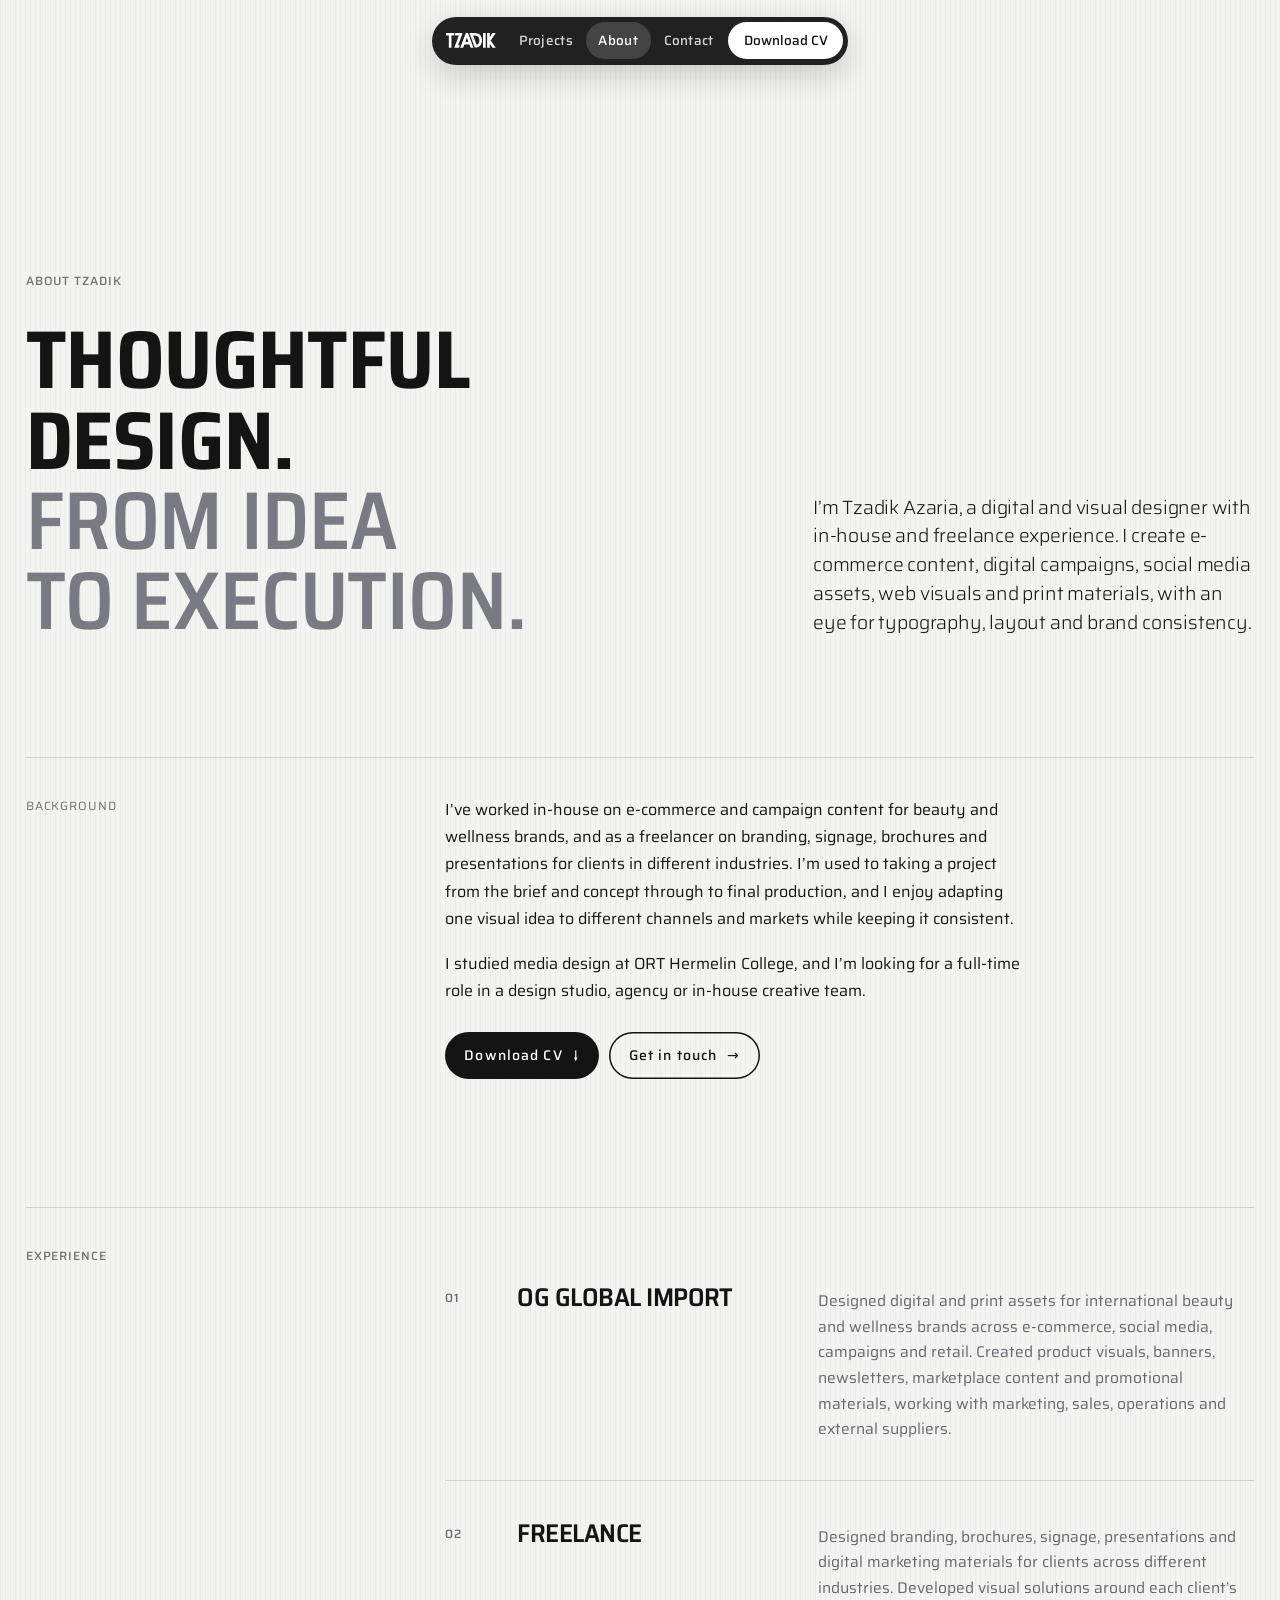
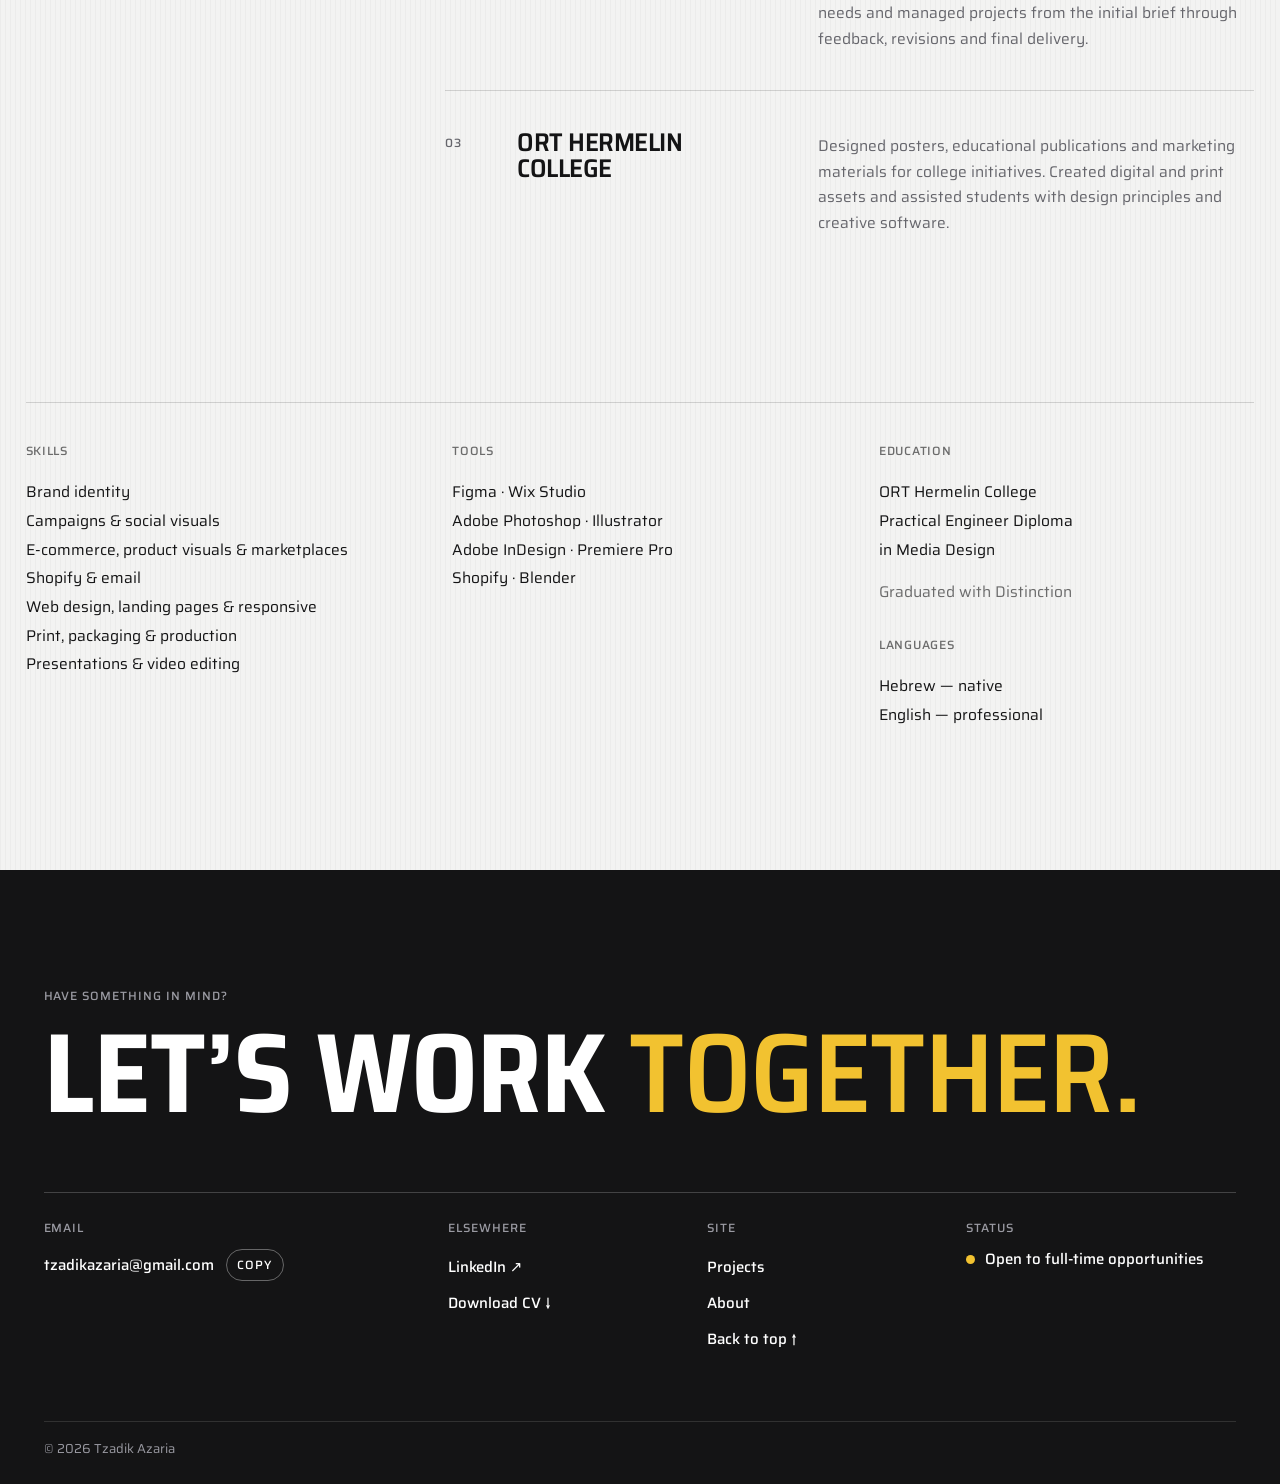
==== commit 41478a10: "PortfolioV9.13" ====
--- a/about.html
+++ b/about.html
@@ -1,9 +1,9 @@
-<!doctype html><html lang="en" id="top"><head><meta charset="utf-8"><meta name="viewport" content="width=device-width,initial-scale=1"><meta name="theme-color" content="#F3F3F2"><meta name="description" content="Tzadik Azaria is a digital designer with in-house and freelance experience in e-commerce content, digital campaigns, social media, web visuals and print."><meta property="og:title" content="About — Tzadik Azaria"><meta property="og:description" content="Tzadik Azaria is a digital designer with in-house and freelance experience in e-commerce content, digital campaigns, social media, web visuals and print."><meta property="og:type" content="website"><meta property="og:image" content="https://SITE_URL_PLACEHOLDER/assets/og/og-home.jpg"><meta property="og:image:width" content="1200"><meta property="og:image:height" content="630"><meta property="og:image:alt" content="Selected work by Tzadik Azaria"><meta name="twitter:card" content="summary_large_image"><meta name="twitter:image" content="https://SITE_URL_PLACEHOLDER/assets/og/og-home.jpg"><title>About — Tzadik Azaria</title><link rel="icon" href="favicon-tz-light.svg" type="image/svg+xml" media="(prefers-color-scheme: light)"><link rel="icon" href="favicon-tz-dark.svg" type="image/svg+xml" media="(prefers-color-scheme: dark)"><link rel="apple-touch-icon" href="apple-touch-icon-v94.png"><link rel="stylesheet" href="styles.css"><link rel="stylesheet" href="theme.css"><link rel="stylesheet" href="v9.css"><script src="app.js" defer></script></head><body class="inner about"><a class="skip" href="#main">Skip to content</a>
+<!doctype html><html lang="en" id="top"><head><meta charset="utf-8"><meta name="viewport" content="width=device-width,initial-scale=1"><meta name="theme-color" content="#F3F3F2"><meta name="description" content="Tzadik Azaria is a digital and visual designer with in-house and freelance experience in e-commerce content, digital campaigns, social media, web visuals and print."><meta property="og:title" content="About — Tzadik Azaria"><meta property="og:description" content="Tzadik Azaria is a digital and visual designer with in-house and freelance experience in e-commerce content, digital campaigns, social media, web visuals and print."><meta property="og:type" content="website"><meta property="og:image" content="https://tzadikazaria.com/assets/og/og-home.jpg"><meta property="og:image:width" content="1200"><meta property="og:image:height" content="630"><meta property="og:image:alt" content="Selected work by Tzadik Azaria"><meta name="twitter:card" content="summary_large_image"><meta name="twitter:image" content="https://tzadikazaria.com/assets/og/og-home.jpg"><title>About — Tzadik Azaria</title><link rel="icon" href="favicon-tz-light.svg" type="image/svg+xml" media="(prefers-color-scheme: light)"><link rel="icon" href="favicon-tz-dark.svg" type="image/svg+xml" media="(prefers-color-scheme: dark)"><link rel="apple-touch-icon" href="apple-touch-icon-v94.png"><link rel="stylesheet" href="styles.css"><link rel="stylesheet" href="theme.css"><link rel="stylesheet" href="v9.css"><script src="app.js" defer></script></head><body class="inner about"><a class="skip" href="#main">Skip to content</a>
 <header class="site-header" id="siteheader"><div class="hdr"><a class="brand" href="index.html" aria-label="Tzadik Azaria — home"><svg class="logo" role="img" aria-label="Tzadik" viewBox="0 0 117 35" fill="currentColor" xmlns="http://www.w3.org/2000/svg"> <path d="M37.1564 4.64562L37.1545 4.65131L28.2211 28.5096H32.526L30.4352 34.5H19.3094L21.0225 29.9664L24.1695 21.6005L25.112 19.0617L25.1129 19.0589L29.9721 6.03693H21.3063V0H38.8818L37.1564 4.64562Z" /> <path d="M19.3892 5.90406H12.797V34.4943H6.59402V5.90406H0V0.000949054H19.3892V5.90406Z" /> <path fill-rule="evenodd" clip-rule="evenodd" d="M49.2473 0.000949054H51.3106L64.2339 34.4943H57.5146L54.563 26.5631H42.8536L39.9011 34.4943H33.1799L46.1534 0.000949054H48.2233L48.7368 0L49.2473 0.000949054ZM45.0649 20.622H52.3593L48.7235 10.8401L45.0649 20.622Z" /> <path d="M102.191 9.38994L108.365 0.000949054H116.034L104.317 17.2861L116.101 34.4943H108.37L102.191 25.1822V34.4943H95.9863V0.000949054H102.191V9.38994Z" /> <path d="M92.5897 34.4934H86.3867V0H92.5897V34.4934Z" /> <path fill-rule="evenodd" clip-rule="evenodd" d="M65.9497 0.00474527C69.5105 0.00483633 72.6817 0.639252 75.3492 1.93512C81.1321 4.70135 84.0614 10.2331 84.0615 17.2946C84.0615 17.7243 84.0494 18.1661 84.0245 18.5977L84.0235 18.6214L84.0207 18.6451L83.9941 19.0295C83.9836 19.1686 83.9687 19.3233 83.9523 19.467C83.7431 21.7793 83.1843 23.9159 82.2687 25.8114L82.2621 25.8238L82.2573 25.8361L81.9954 26.3334C81.9095 26.4908 81.8259 26.6386 81.7524 26.77L81.1422 27.8623H81.0406C79.8883 29.4922 78.4177 30.8483 76.657 31.9005L76.6465 31.9062L76.0543 32.2403C75.45 32.5647 74.8076 32.8605 74.1249 33.1144L74.1239 33.1134C73.0869 33.5118 71.9676 33.8349 70.7795 34.0568L70.5859 34.0938H67.3221L66.8077 32.6987L66.5401 31.9765L57.4102 7.74333L57.4083 7.73858L56.2514 4.64467L56.2504 4.64372L54.5174 0.00474527H65.9497ZM68.293 19.0523L68.2939 19.056L69.2363 21.5948L71.5425 27.7266C71.8018 27.6319 72.0504 27.5306 72.2875 27.421L72.2951 27.4172C72.9233 27.1299 73.4905 26.789 74.0157 26.4008C74.6381 25.9278 75.1645 25.4215 75.5997 24.8586L75.6007 24.8576C75.7712 24.6373 75.9121 24.4431 76.0268 24.2607L76.0391 24.2426L76.0505 24.2236C76.9368 22.8759 77.5154 21.1668 77.7123 19.0646L77.7161 19.0285L77.7199 18.9934C77.7447 18.7997 77.7624 18.5925 77.7712 18.3841L77.7731 18.3367L77.7778 18.2902C77.8022 18.0079 77.8034 17.7005 77.8034 17.2946C77.8034 13.8413 76.9242 11.2344 75.3985 9.426C73.9038 7.6545 71.5868 6.41146 68.2047 6.03124H63.4366L68.293 19.0523Z" /> </svg> </a><nav class="nav" id="navigation" aria-label="Main navigation"><div class="nav-main"><a href="index.html#work">Projects</a><a href="about.html" aria-current="page">About</a><a href="#contact">Contact</a></div><div class="nav-side"><a class="pill" href="assets/TzadikAzaria_CV.pdf" download="Tzadik-Azaria-CV.pdf">Download CV</a></div></nav><button class="menu-toggle" aria-expanded="false" aria-controls="navigation">Menu</button></div></header>
 <main id="main"><div class="about-page wrap">
-<section class="about-hero"><div><p class="eyebrow">About Tzadik</p><h1>Thoughtful design.<br><em>From idea<br>to execution.</em></h1></div><p class="about-intro">I’m Tzadik Azaria, a digital designer with in-house and freelance experience. I create e-commerce content, digital campaigns, social media assets, web visuals and print materials, with an eye for typography, layout and brand consistency.</p></section>
+<section class="about-hero"><div><p class="eyebrow">About Tzadik</p><h1>Thoughtful design.<br><em>From idea<br>to execution.</em></h1></div><p class="about-intro">I’m Tzadik Azaria, a digital and visual designer with in-house and freelance experience. I create e-commerce content, digital campaigns, social media assets, web visuals and print materials, with an eye for typography, layout and brand consistency.</p></section>
 <section class="about-story"><p class="eyebrow">Background</p><div><p>I’ve worked in-house on e-commerce and campaign content for beauty and wellness brands, and as a freelancer on branding, signage, brochures and presentations for clients in different industries. I’m used to taking a project from the brief and concept through to final production, and I enjoy adapting one visual idea to different channels and markets while keeping it consistent.</p><p>I studied media design at ORT Hermelin College, and I’m looking for a full-time role in a design studio, agency or in-house creative team.</p><div class="about-actions"><a class="text-link" href="assets/TzadikAzaria_CV.pdf" download="Tzadik-Azaria-CV.pdf">Download CV <span aria-hidden="true">↓</span></a><a class="text-link ghost-l" href="mailto:tzadikazaria@gmail.com">Get in touch <span aria-hidden="true">→</span></a></div></div></section>
-<section class="experience-section"><p class="eyebrow">Experience</p><div class="experience-list"><article class="xp"><span class="xn">01</span><h2>OG Brands Ltd.</h2><p>Designed digital and print assets for international beauty and wellness brands across e-commerce, social media, campaigns and retail. Created product visuals, banners, newsletters, marketplace content and promotional materials, working with marketing, sales, operations and external suppliers.</p></article><article class="xp"><span class="xn">02</span><h2>Freelance</h2><p>Designed branding, brochures, signage, presentations and digital marketing materials for clients across different industries. Developed visual solutions around each client’s needs and managed projects from the initial brief through feedback, revisions and final delivery.</p></article><article class="xp"><span class="xn">03</span><h2>ORT Hermelin College</h2><p>Designed posters, educational publications and marketing materials for college initiatives. Created digital and print assets and assisted students with design principles and creative software.</p></article></div></section>
+<section class="experience-section"><p class="eyebrow">Experience</p><div class="experience-list"><article class="xp"><span class="xn">01</span><h2>OG Global Import</h2><p>Designed digital and print assets for international beauty and wellness brands across e-commerce, social media, campaigns and retail. Created product visuals, banners, newsletters, marketplace content and promotional materials, working with marketing, sales, operations and external suppliers.</p></article><article class="xp"><span class="xn">02</span><h2>Freelance</h2><p>Designed branding, brochures, signage, presentations and digital marketing materials for clients across different industries. Developed visual solutions around each client’s needs and managed projects from the initial brief through feedback, revisions and final delivery.</p></article><article class="xp"><span class="xn">03</span><h2>ORT Hermelin College</h2><p>Designed posters, educational publications and marketing materials for college initiatives. Created digital and print assets and assisted students with design principles and creative software.</p></article></div></section>
 <section class="about-lists"><div><h2>Skills</h2><ul><li>Brand identity</li><li>Campaigns &amp; social visuals</li><li>E-commerce, product visuals &amp; marketplaces</li><li>Shopify &amp; email</li><li>Web design, landing pages &amp; responsive</li><li>Print, packaging &amp; production</li><li>Presentations &amp; video editing</li></ul></div><div><h2>Tools</h2><ul><li>Figma · Wix Studio</li><li>Adobe Photoshop · Illustrator</li><li>Adobe InDesign · Premiere Pro</li><li>Shopify · Blender</li></ul></div><div><h2>Education</h2><p>ORT Hermelin College<br>Practical Engineer Diploma<br>in Media Design</p><p class="education-note">Graduated with Distinction</p><h2 class="lang-h">Languages</h2><p>Hebrew — native<br>English — professional</p></div></section></div></main>
 <footer class="footer" id="contact"><div class="wrap"><p class="eyebrow">Have something in mind?</p><a class="footer-title" href="mailto:tzadikazaria@gmail.com">Let’s work <em>together.</em></a>
 <div class="footer-grid">
--- a/v9.css
+++ b/v9.css
@@ -716,3 +716,11 @@
 .fstatus:before{content:"";flex:none;width:9px;height:9px;margin-top:.4em;border-radius:50%;background:var(--accent)}
 .fcopy{margin:clamp(40px,5vw,72px) 0 0;padding-top:18px;border-top:1px solid rgba(255,255,255,.12);font:400 13px/1.4 var(--body);color:#9A9AA2}
 @media (max-width:900px){.footer-grid{grid-template-columns:1fr 1fr}.fg-mail,.fg-status{grid-column:1/-1}.footer-grid li a{min-height:44px}.fg-status{order:5}}
+
+/* V9.12 — headings on Marketplace and Hatachana use Instrument Sans (a free neo-grotesque close to Neue Montreal). Scoped to body.ff2. */
+@font-face{font-family:'Instrument Sans';font-weight:600;font-style:normal;font-display:swap;src:url(assets/fonts/instrument-sans-600.woff2) format('woff2')}
+@font-face{font-family:'Instrument Sans';font-weight:700;font-style:normal;font-display:swap;src:url(assets/fonts/instrument-sans-700.woff2) format('woff2')}
+body.ff2 .ct,body.ff2 .lede,body.ff2 .sx-t h2,body.ff2 .steps strong,body.ff2 .outs strong,body.ff2 .nxb .nx-h{font-family:'Instrument Sans','Helvetica Neue',Arial,sans-serif;font-stretch:100%;font-weight:700;letter-spacing:-.005em}
+body.ff2 .sx-t h2{letter-spacing:0}
+.sw.five{grid-template-columns:repeat(5,minmax(0,1fr))}
+@media (max-width:700px){.sw.five{grid-template-columns:repeat(2,minmax(0,1fr))}}
